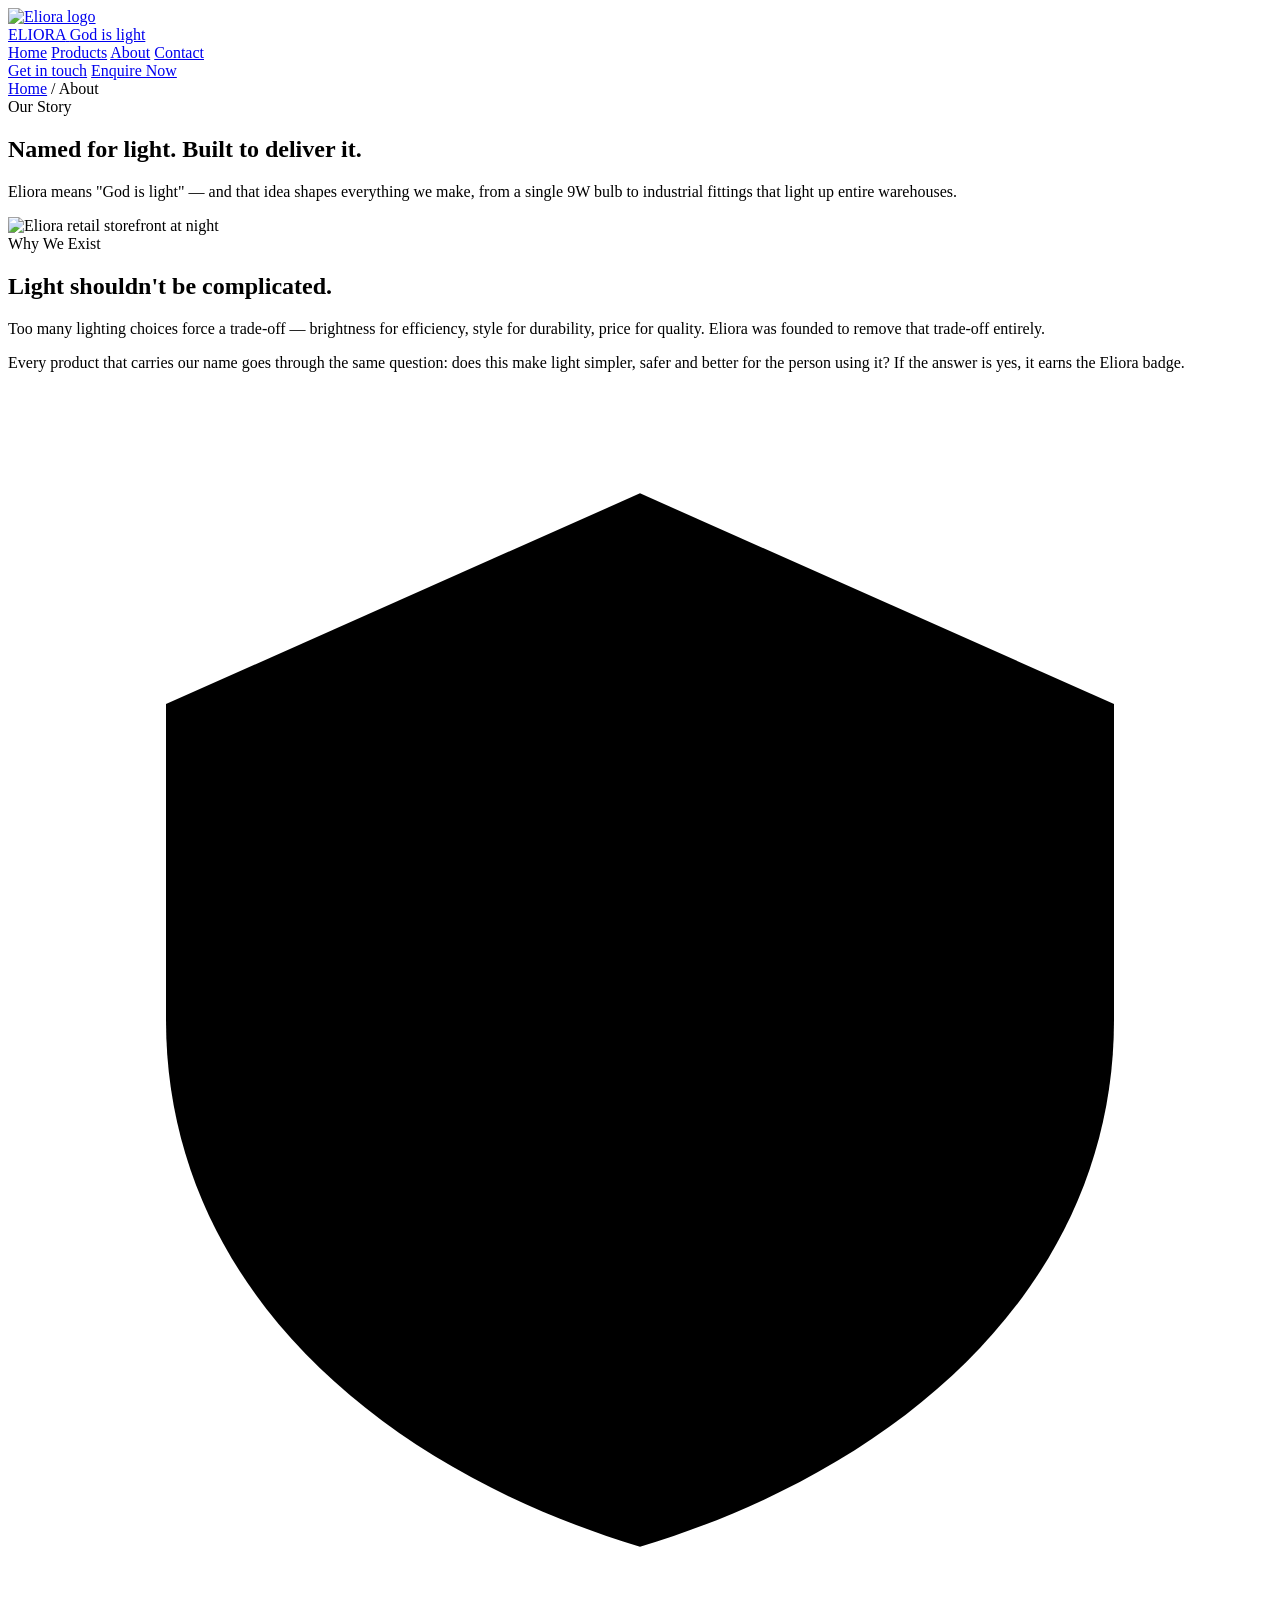
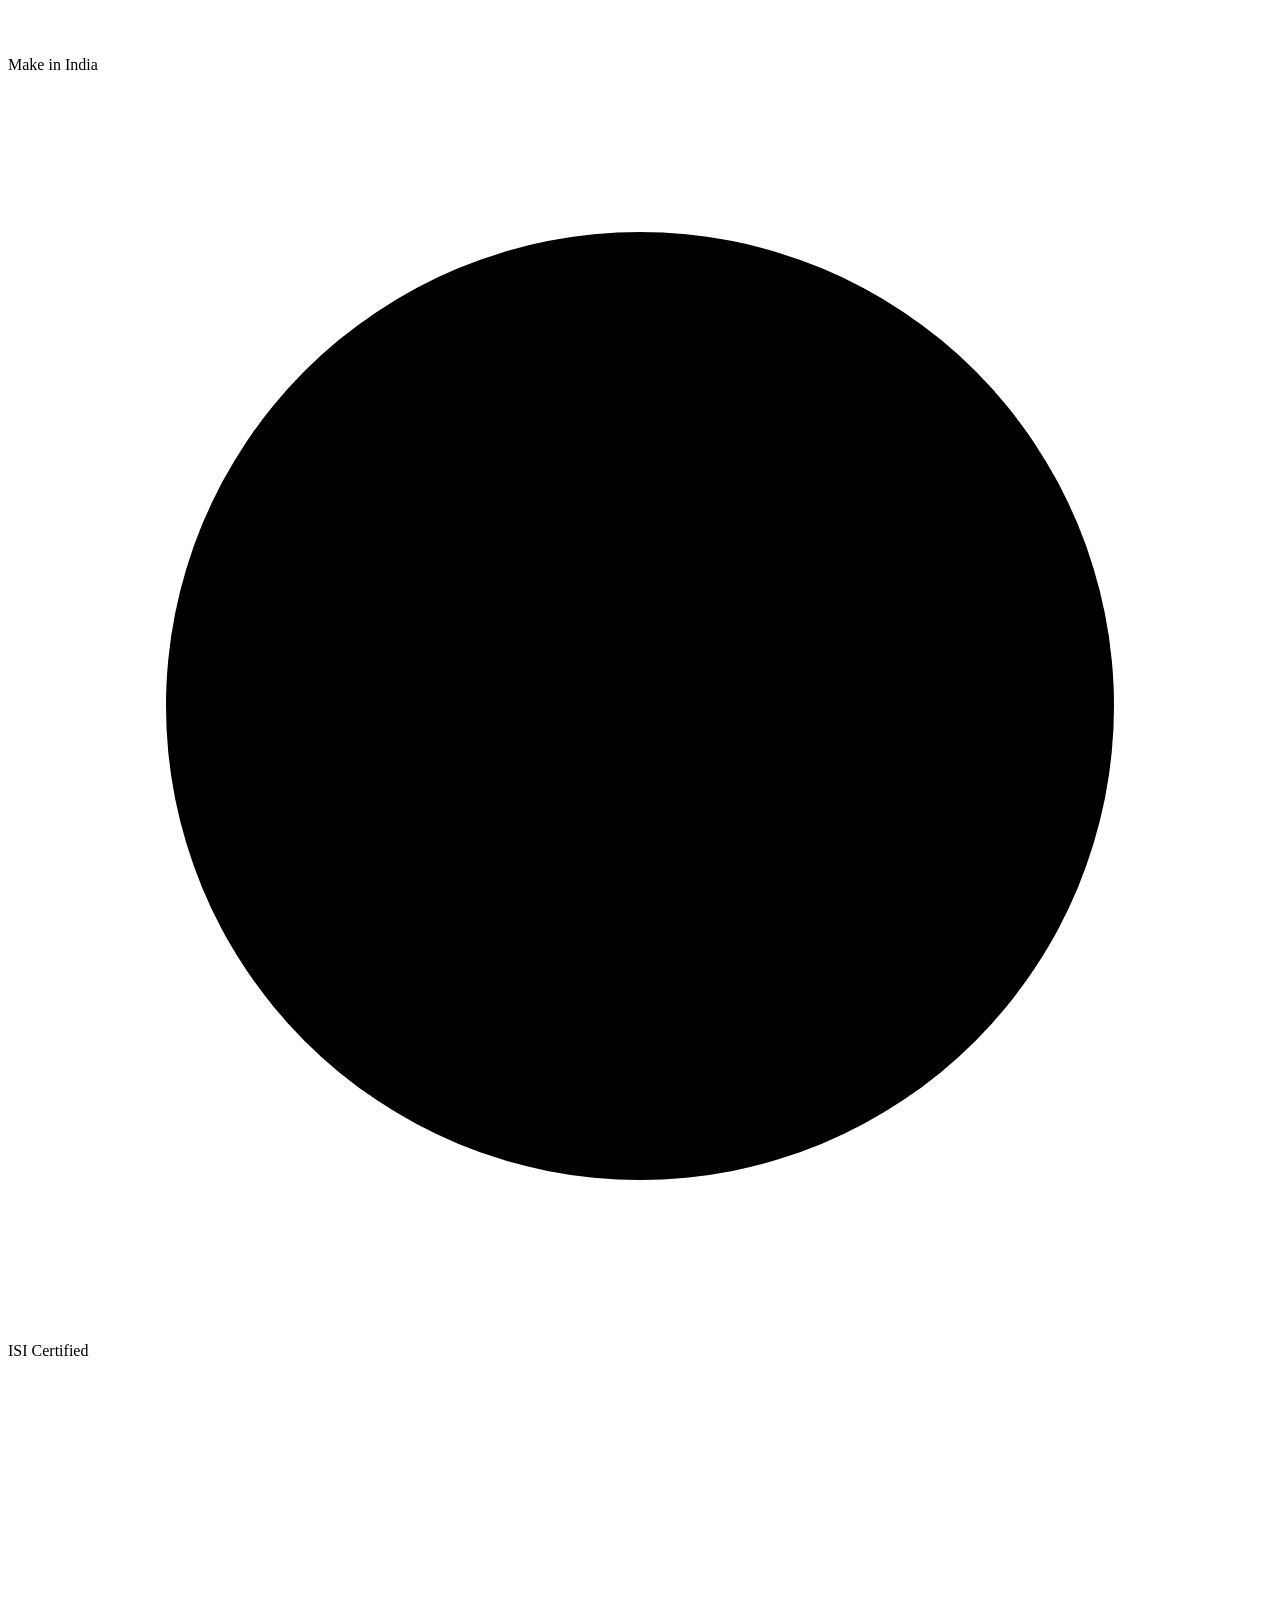
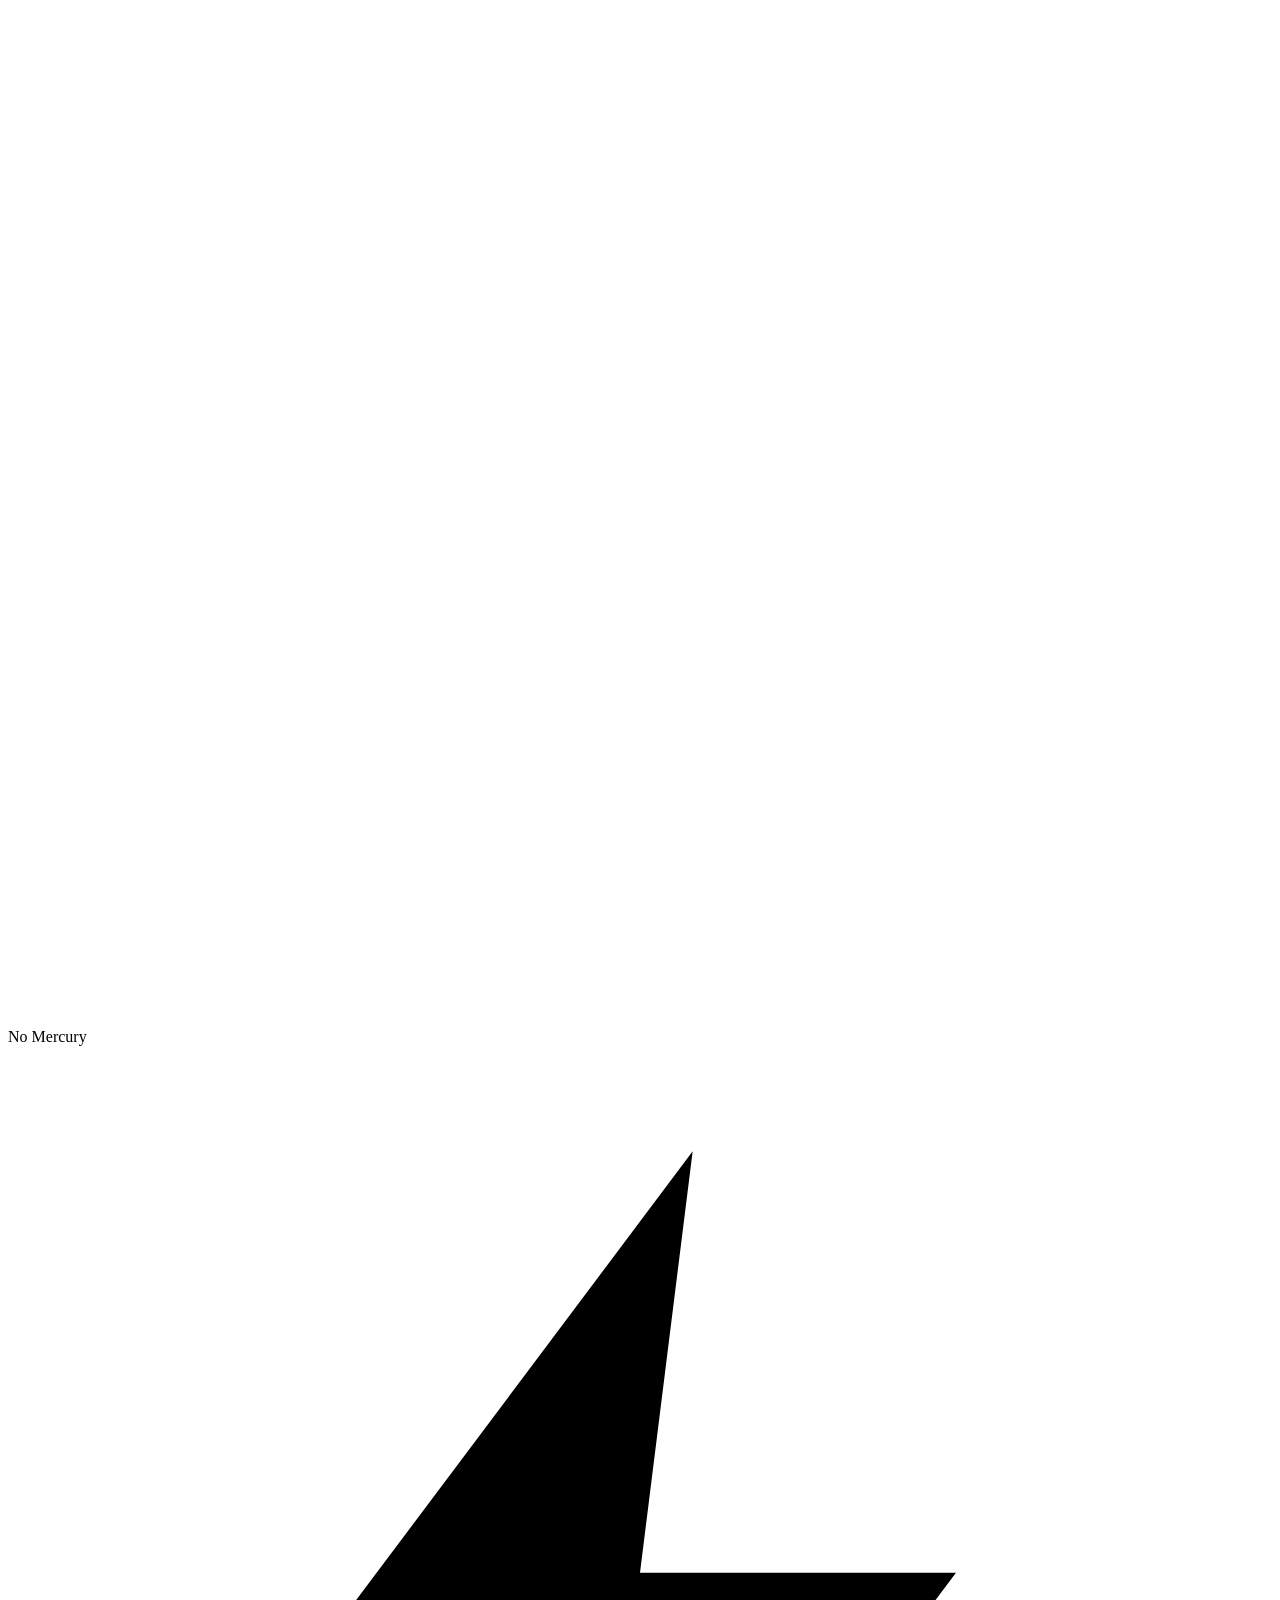
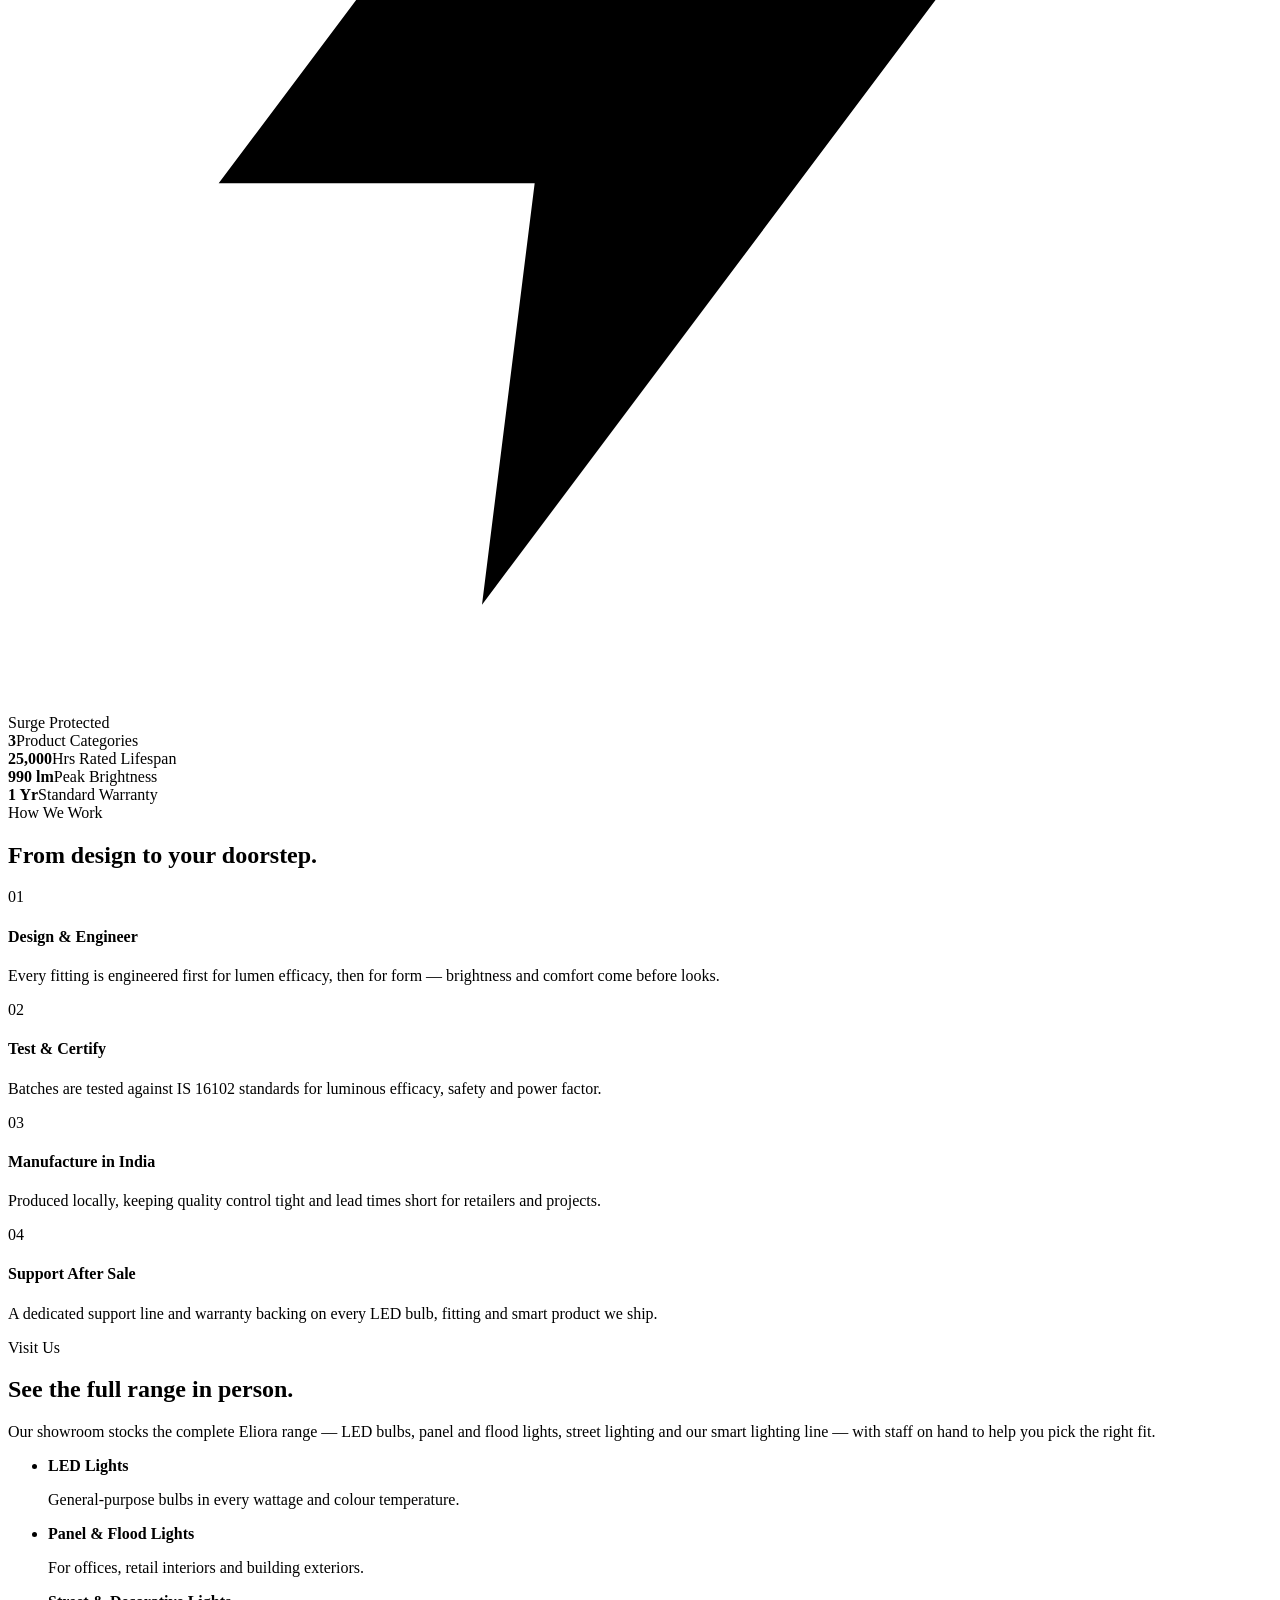
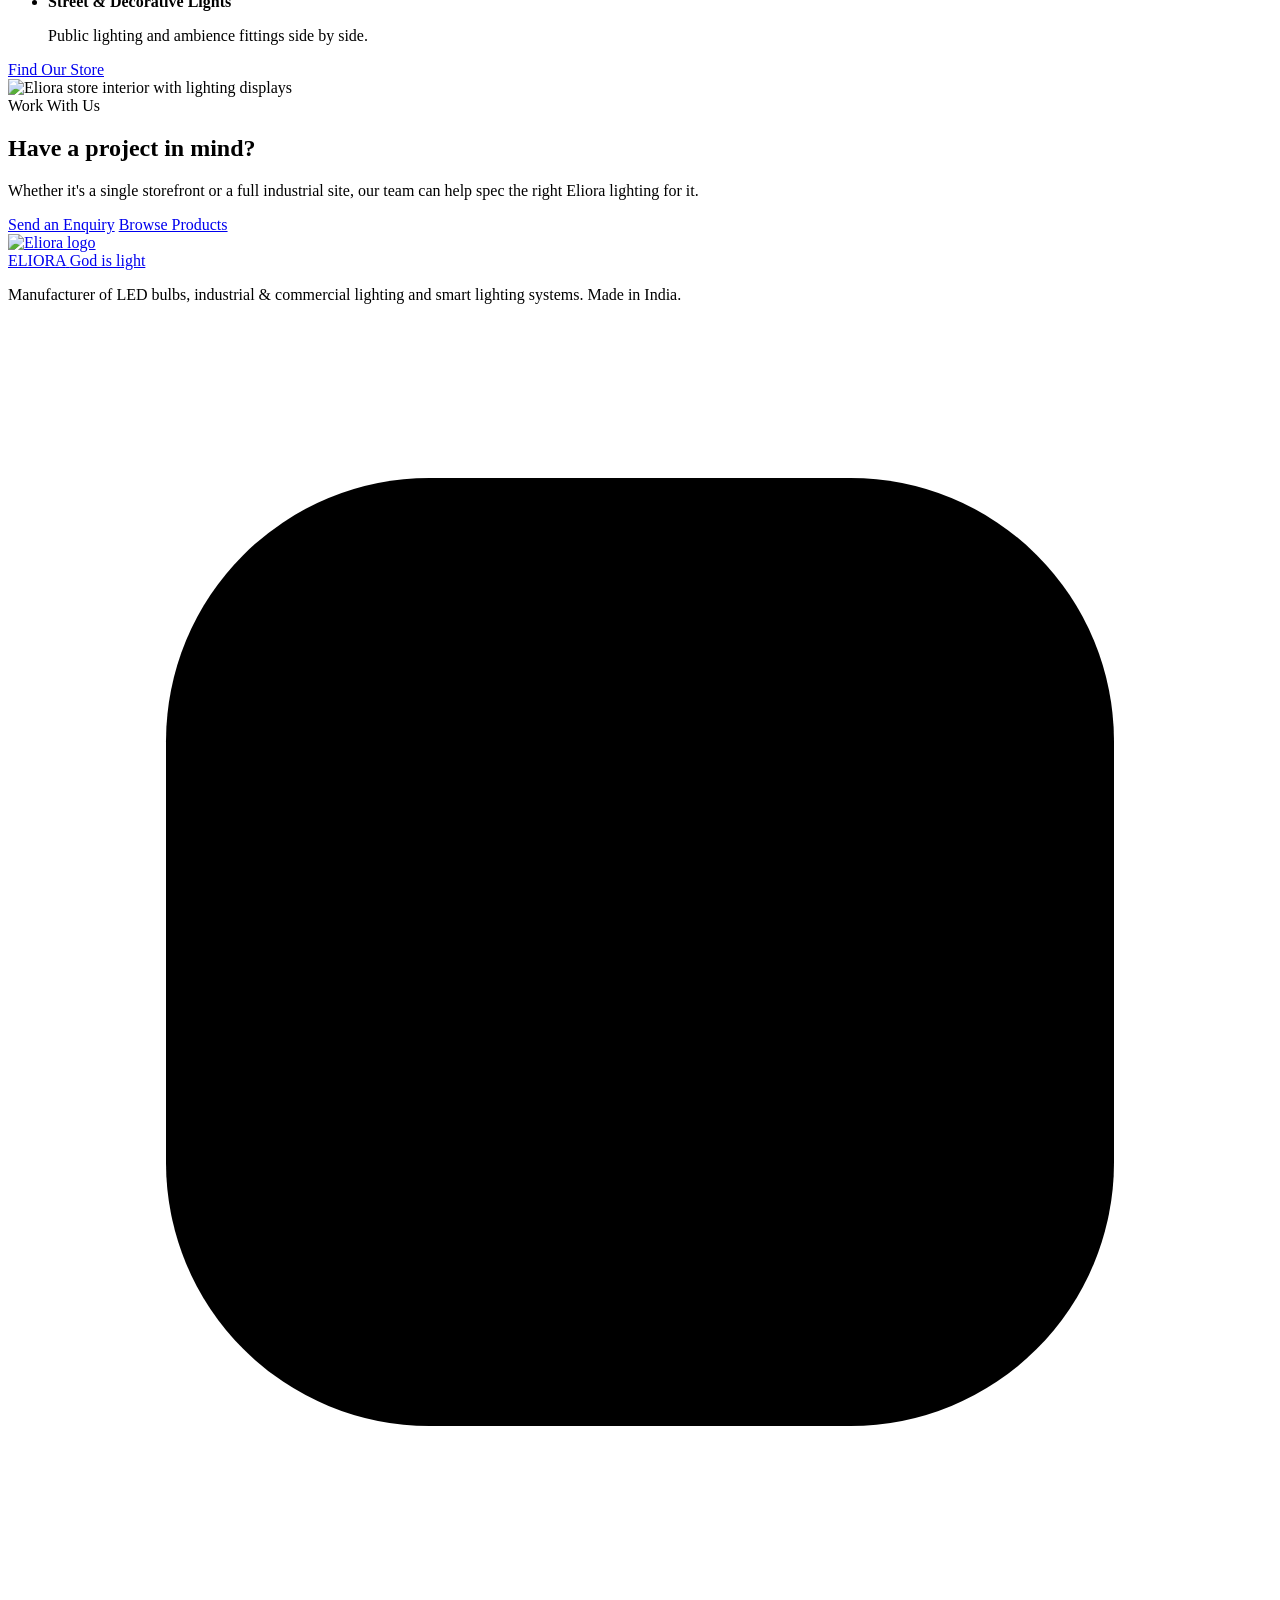
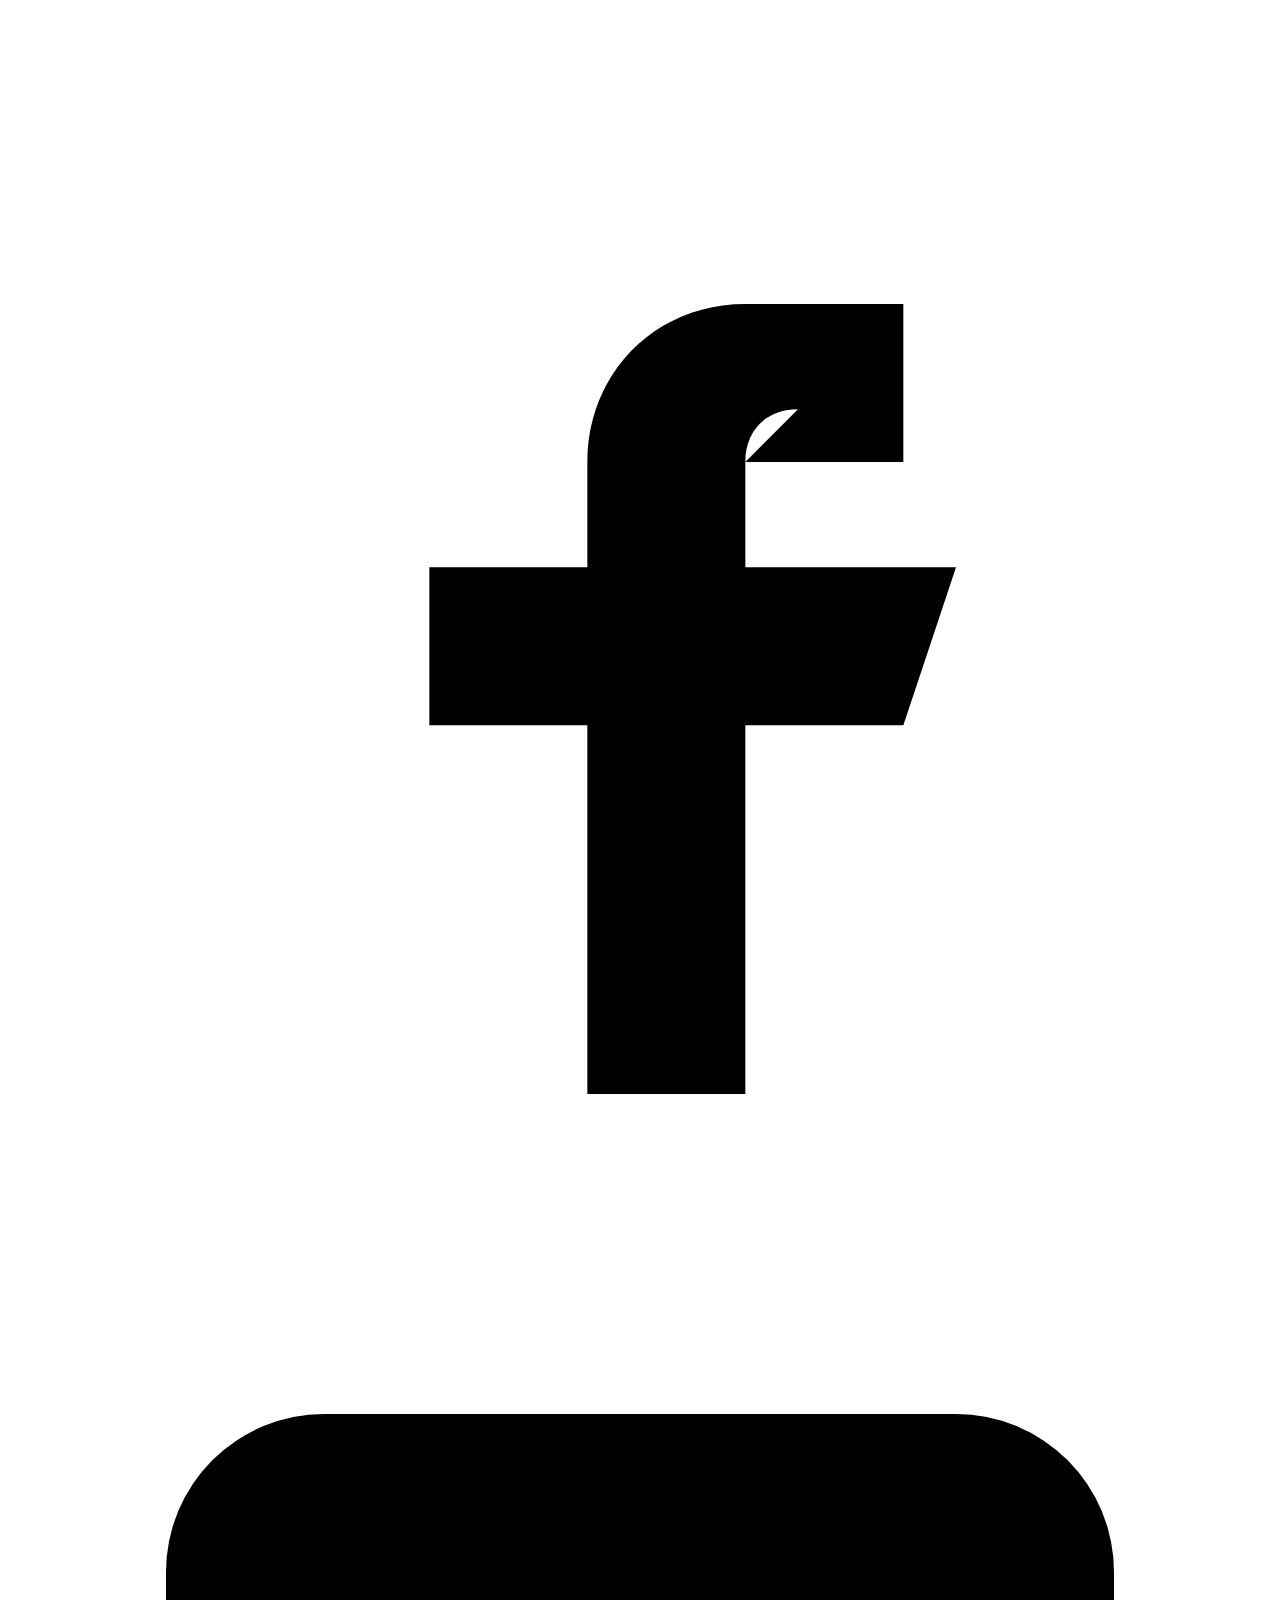
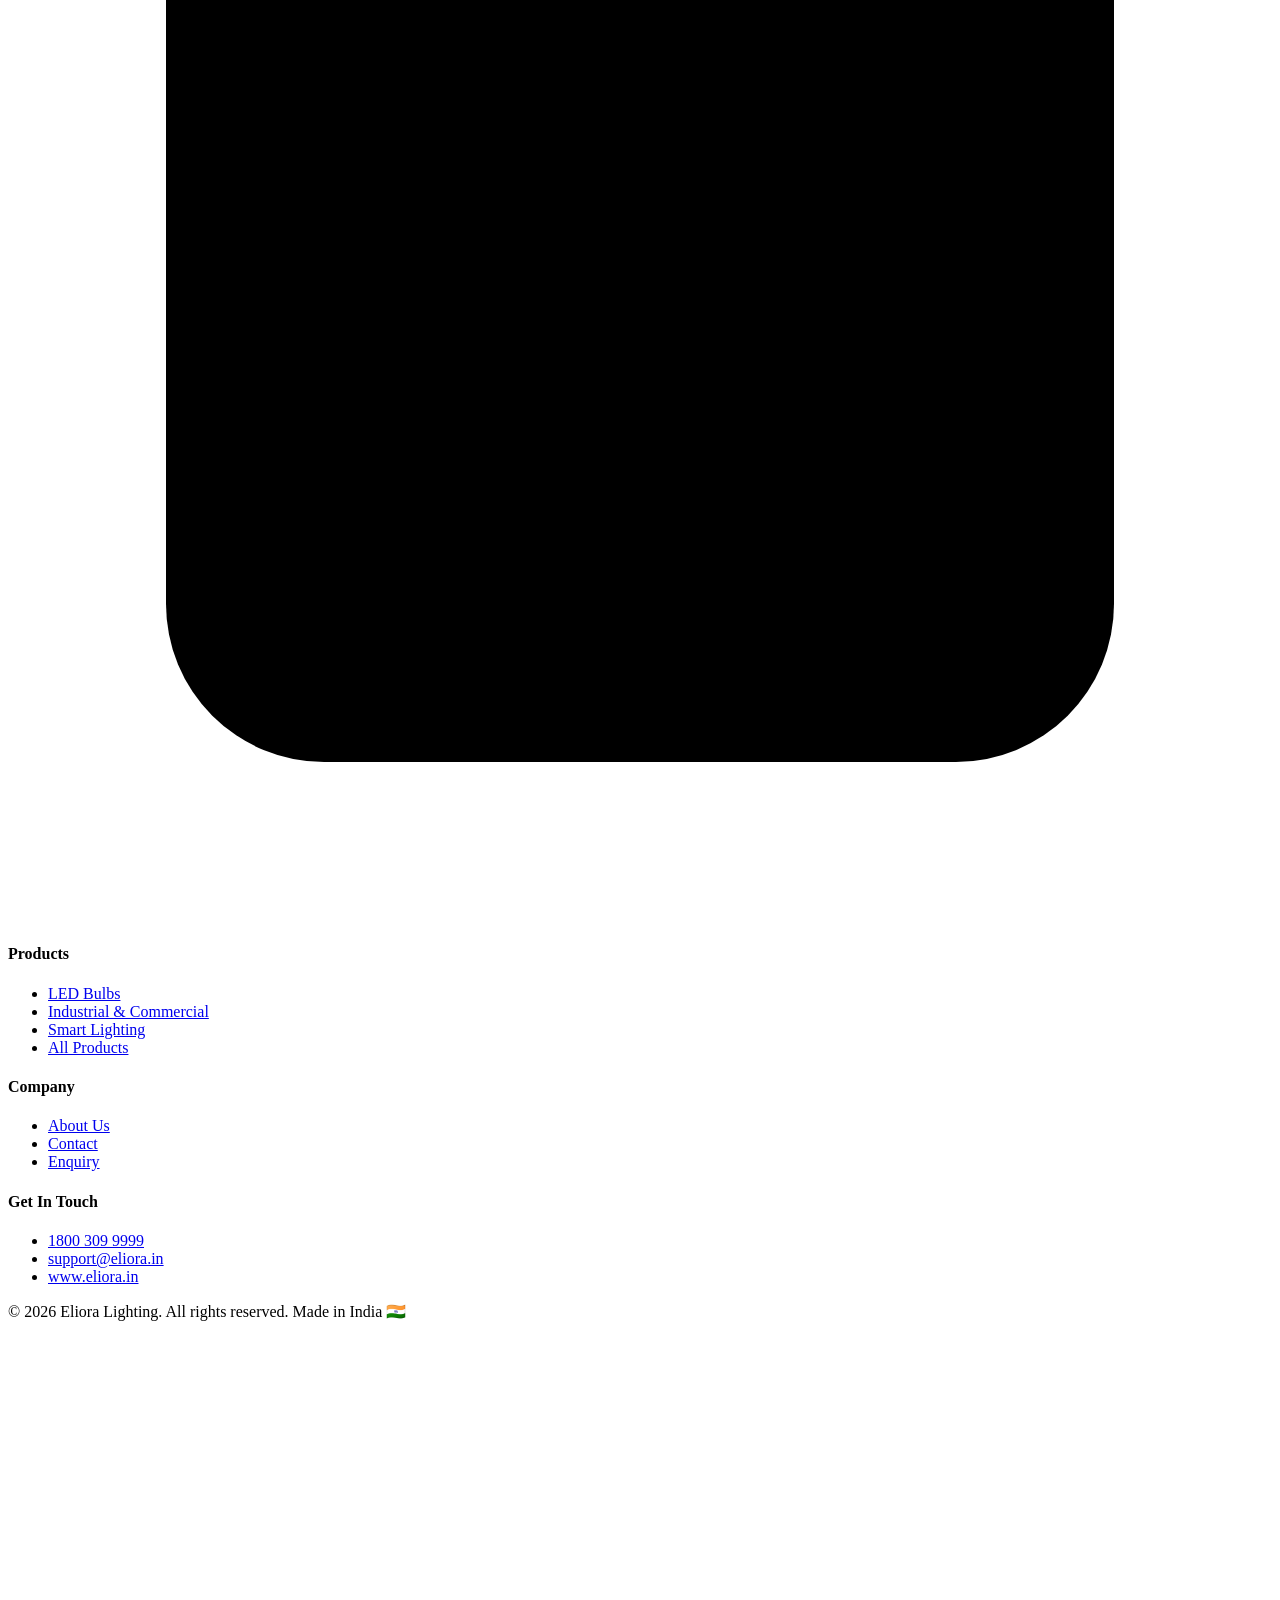
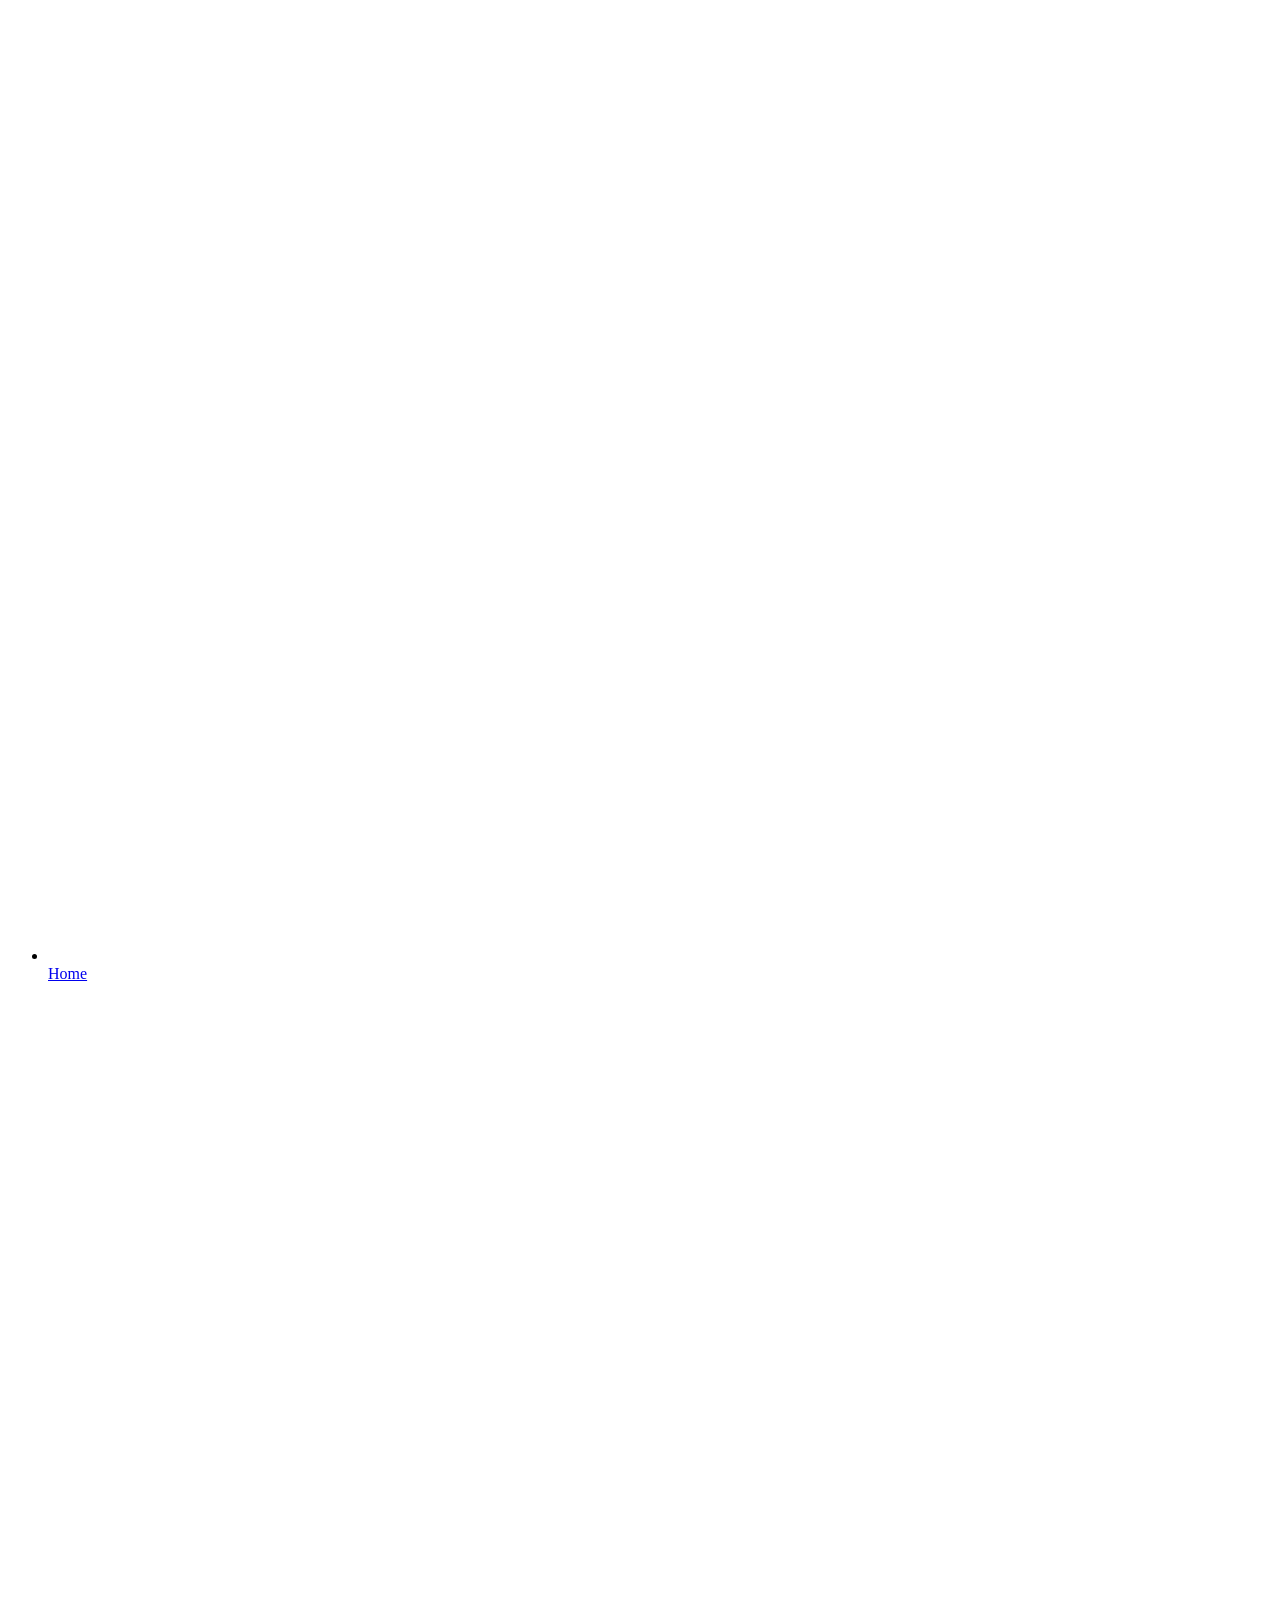
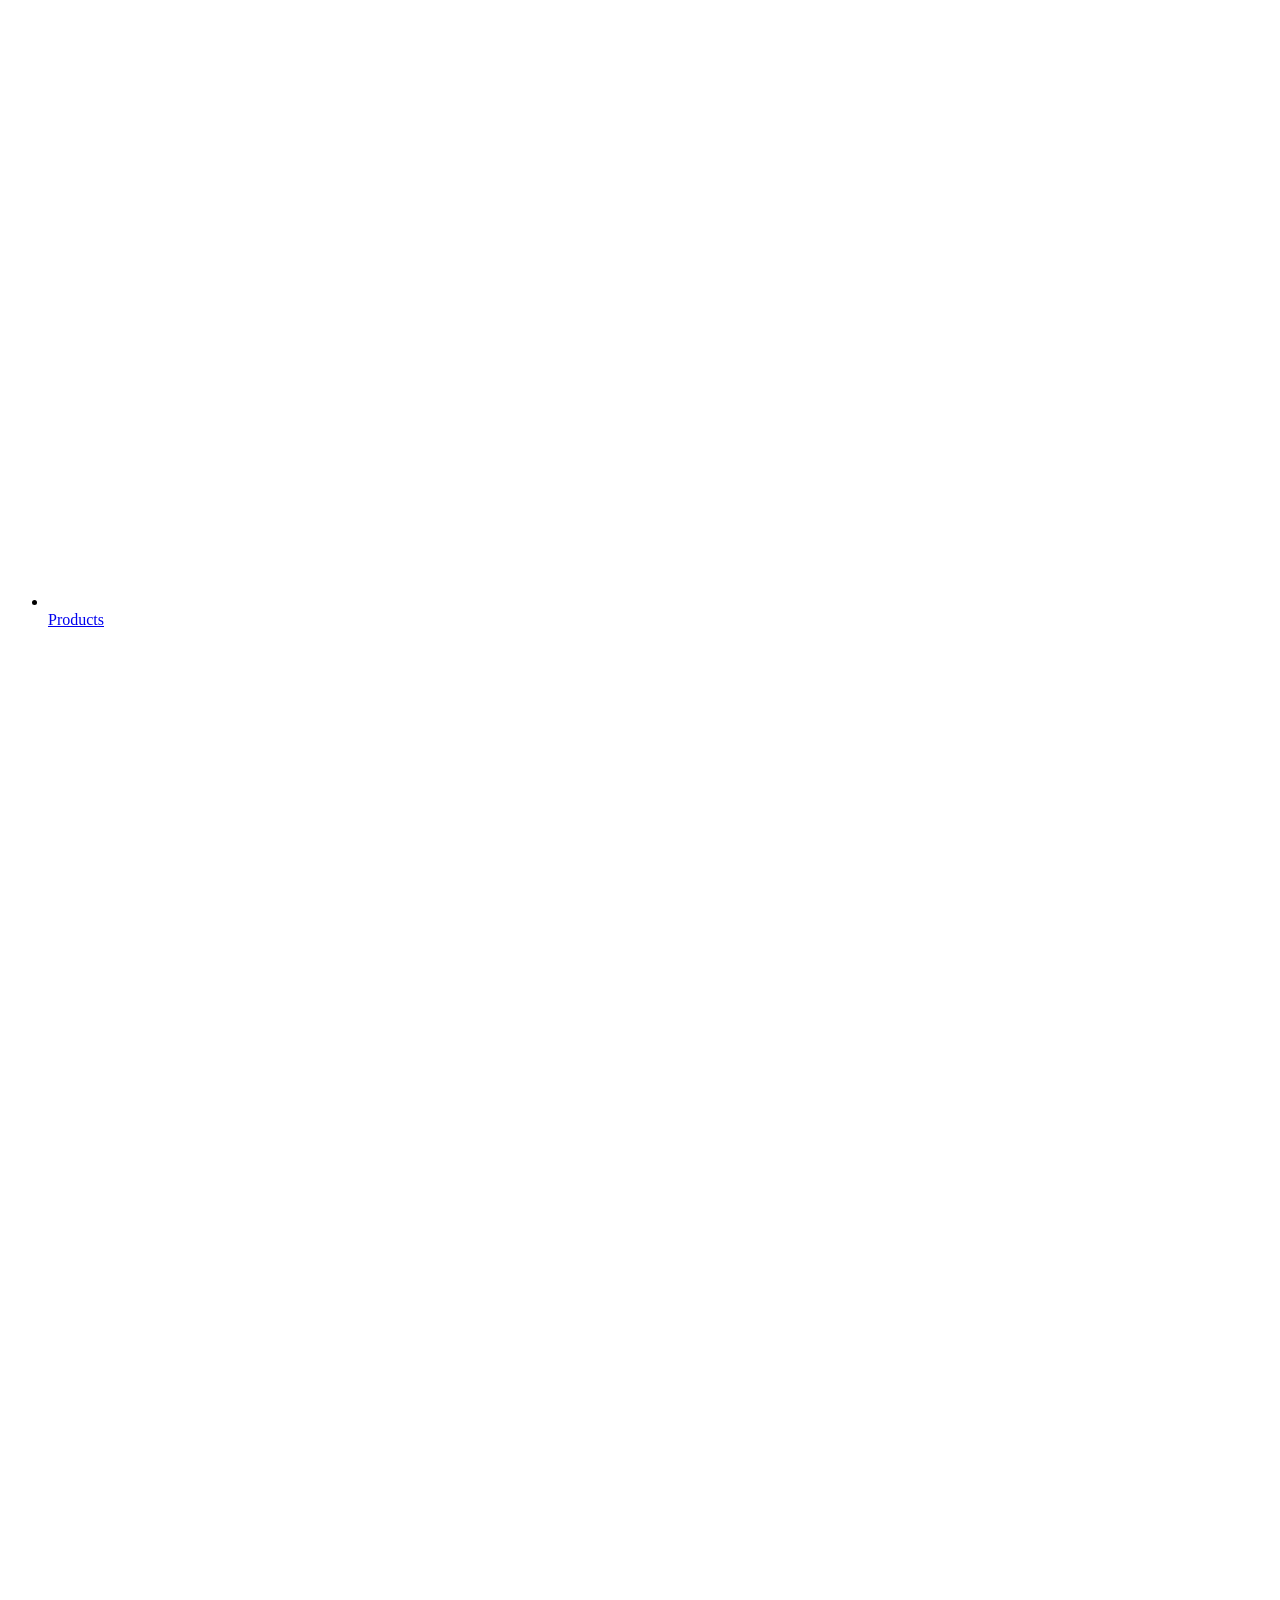
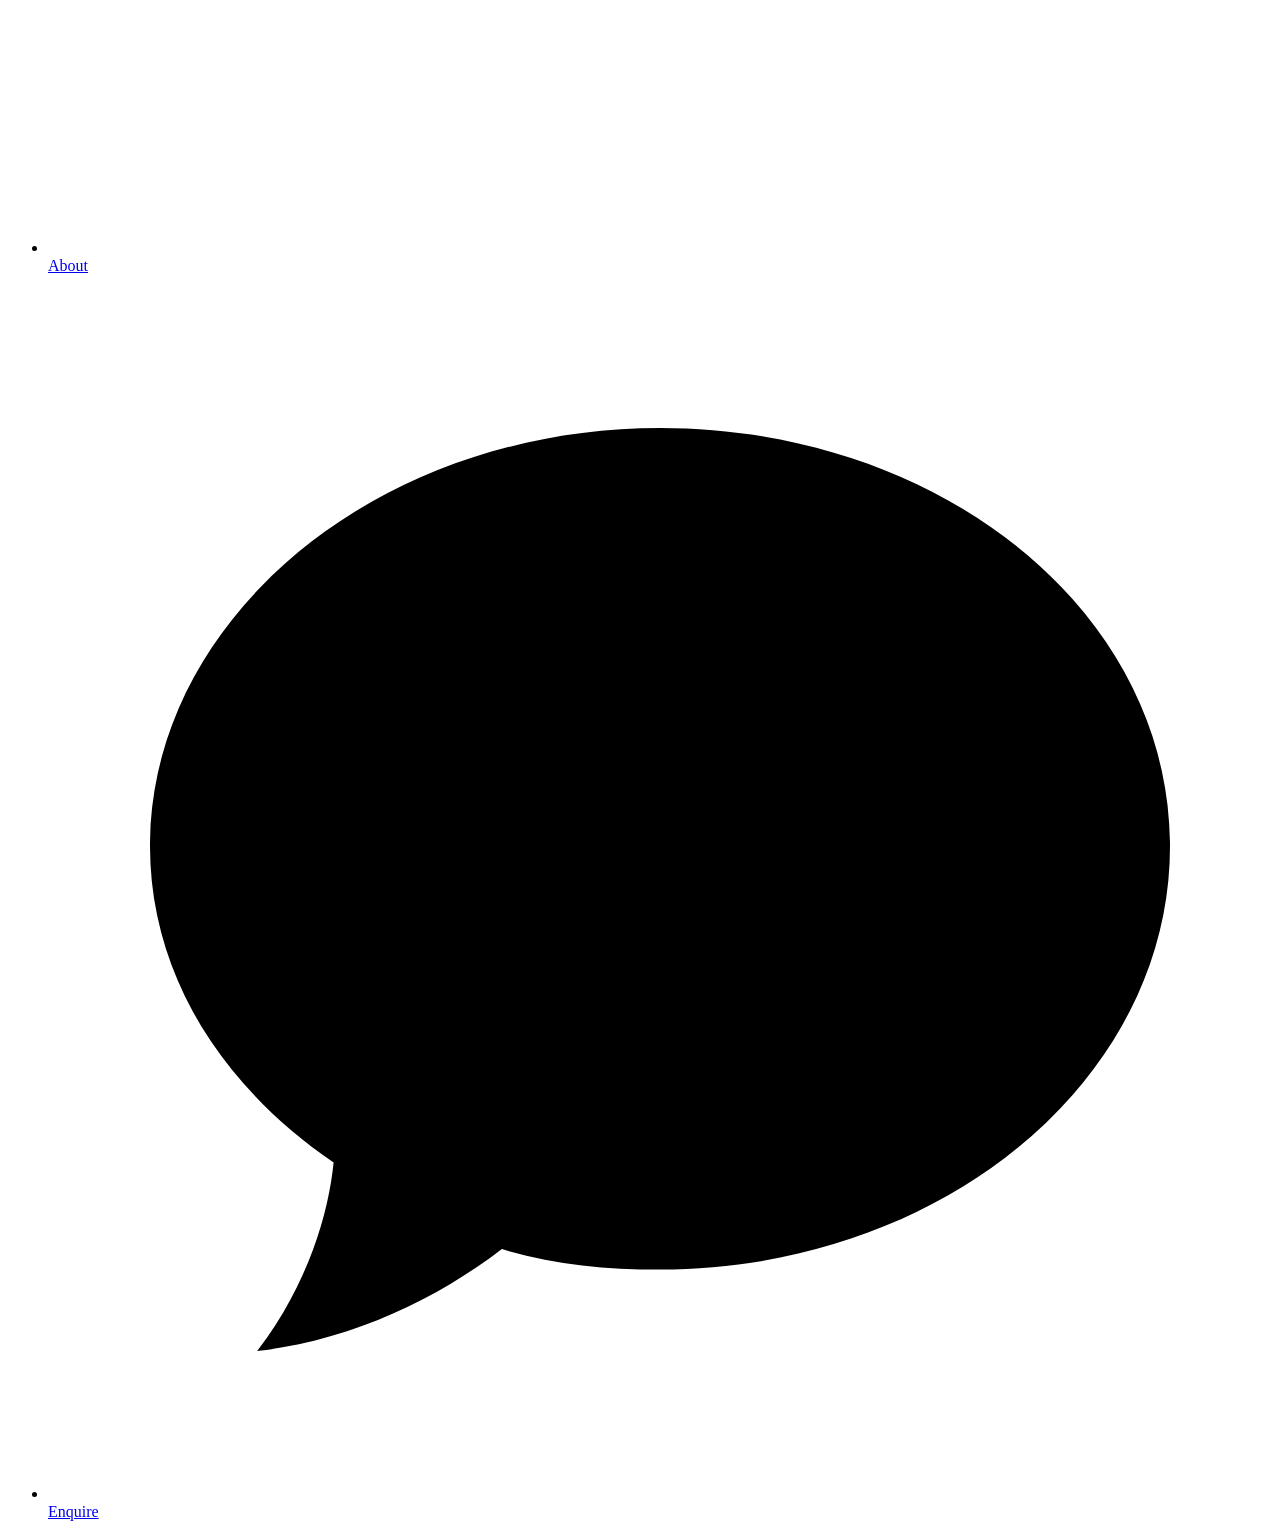
==== about.html @ 06288e97 "Add files via upload" ====
<!DOCTYPE html>
<html lang="en">
<head>
<meta charset="UTF-8">
<meta name="viewport" content="width=device-width, initial-scale=1.0">
<title>About Us — Eliora Lighting</title>
<meta name="description" content="Eliora is a lighting manufacturer built on one idea: light should feel effortless. Learn about our story, process and quality standards.">
<link rel="icon" href="assets/logo.png">
<link rel="stylesheet" href="css/style.css">
</head>
<body>

<!-- ============ TOP NAV ============ -->
<header class="topnav">
  <div class="container">
    <a href="index.html" class="brand">
      <img src="assets/logo.png" alt="Eliora logo">
      <div class="brand-text">
        <span class="name">ELIORA</span>
        <span class="tag">God is light</span>
      </div>
    </a>
    <nav class="nav-links">
      <a href="index.html">Home</a>
      <a href="products.html">Products</a>
      <a href="about.html" class="active">About</a>
      <a href="contact.html">Contact</a>
    </nav>
    <div class="nav-cta">
      <a href="contact.html" class="btn btn-outline btn-sm">Get in touch</a>
      <a href="contact.html#enquiry" class="btn btn-gold btn-sm">Enquire Now</a>
    </div>
  </div>
</header>

<!-- ============ PAGE HEADER ============ -->
<section class="page-header">
  <div class="container">
    <div class="breadcrumb"><a href="index.html">Home</a> / <span>About</span></div>
    <span class="eyebrow">Our Story</span>
    <h1>Named for light. Built to deliver it.</h1>
    <p>Eliora means "God is light" — and that idea shapes everything we make, from a single 9W bulb to industrial fittings that light up entire warehouses.</p>
  </div>
</section>

<!-- ============ STORY SPLIT ============ -->
<section class="section">
  <div class="container">
    <div class="split">
      <img src="assets/storefront.jpeg" alt="Eliora retail storefront at night">
      <div>
        <span class="eyebrow">Why We Exist</span>
        <h2>Light shouldn't be complicated.</h2>
        <p>Too many lighting choices force a trade-off — brightness for efficiency, style for durability, price for quality. Eliora was founded to remove that trade-off entirely.</p>
        <p>Every product that carries our name goes through the same question: does this make light simpler, safer and better for the person using it? If the answer is yes, it earns the Eliora badge.</p>
        <div class="badge-row">
          <span class="badge-chip"><svg viewBox="0 0 24 24"><path d="M12 2 3 6v6c0 5 4 8.5 9 10 5-1.5 9-5 9-10V6l-9-4z" stroke-linejoin="round"/></svg>Make in India</span>
          <span class="badge-chip"><svg viewBox="0 0 24 24"><circle cx="12" cy="12" r="9"/><path d="m9 12 2 2 4-4" stroke-linecap="round" stroke-linejoin="round"/></svg>ISI Certified</span>
          <span class="badge-chip"><svg viewBox="0 0 24 24"><path d="M12 2v20M2 12h20" stroke-linecap="round"/></svg>No Mercury</span>
          <span class="badge-chip"><svg viewBox="0 0 24 24"><path d="M13 2 4 14h6l-1 8 9-12h-6l1-8z" stroke-linecap="round" stroke-linejoin="round"/></svg>Surge Protected</span>
        </div>
      </div>
    </div>
  </div>
</section>

<!-- ============ STATS BAND ============ -->
<section class="stats-band">
  <div><strong>3</strong><span>Product Categories</span></div>
  <div><strong>25,000</strong><span>Hrs Rated Lifespan</span></div>
  <div><strong>990 lm</strong><span>Peak Brightness</span></div>
  <div><strong>1 Yr</strong><span>Standard Warranty</span></div>
</section>

<!-- ============ PROCESS ============ -->
<section class="section">
  <div class="container">
    <div class="section-head">
      <span class="eyebrow">How We Work</span>
      <h2>From design to your doorstep.</h2>
    </div>
    <div class="process">
      <div class="process-step">
        <div class="num">01</div>
        <h4>Design &amp; Engineer</h4>
        <p>Every fitting is engineered first for lumen efficacy, then for form — brightness and comfort come before looks.</p>
      </div>
      <div class="process-step">
        <div class="num">02</div>
        <h4>Test &amp; Certify</h4>
        <p>Batches are tested against IS 16102 standards for luminous efficacy, safety and power factor.</p>
      </div>
      <div class="process-step">
        <div class="num">03</div>
        <h4>Manufacture in India</h4>
        <p>Produced locally, keeping quality control tight and lead times short for retailers and projects.</p>
      </div>
      <div class="process-step">
        <div class="num">04</div>
        <h4>Support After Sale</h4>
        <p>A dedicated support line and warranty backing on every LED bulb, fitting and smart product we ship.</p>
      </div>
    </div>
  </div>
</section>

<!-- ============ VALUES / STORE ============ -->
<section class="section section-alt">
  <div class="container">
    <div class="split">
      <div>
        <span class="eyebrow">Visit Us</span>
        <h2>See the full range in person.</h2>
        <p>Our showroom stocks the complete Eliora range — LED bulbs, panel and flood lights, street lighting and our smart lighting line — with staff on hand to help you pick the right fit.</p>
        <ul class="value-list">
          <li><span class="dot"></span><div><strong>LED Lights</strong><p>General-purpose bulbs in every wattage and colour temperature.</p></div></li>
          <li><span class="dot"></span><div><strong>Panel &amp; Flood Lights</strong><p>For offices, retail interiors and building exteriors.</p></div></li>
          <li><span class="dot"></span><div><strong>Street &amp; Decorative Lights</strong><p>Public lighting and ambience fittings side by side.</p></div></li>
        </ul>
        <div class="hero-cta">
          <a href="contact.html" class="btn btn-gold">Find Our Store</a>
        </div>
      </div>
      <img src="assets/storefront.jpeg" alt="Eliora store interior with lighting displays">
    </div>
  </div>
</section>

<!-- ============ CTA BAND ============ -->
<section class="section">
  <div class="container">
    <div class="cta-band">
      <span class="eyebrow" style="justify-content:center;">Work With Us</span>
      <h2>Have a project in mind?</h2>
      <p>Whether it's a single storefront or a full industrial site, our team can help spec the right Eliora lighting for it.</p>
      <div class="cta-actions">
        <a href="contact.html#enquiry" class="btn btn-gold">Send an Enquiry</a>
        <a href="products.html" class="btn btn-outline">Browse Products</a>
      </div>
    </div>
  </div>
</section>

<!-- ============ FOOTER ============ -->
<footer>
  <div class="container">
    <div class="footer-grid">
      <div class="footer-brand">
        <a href="index.html" class="brand">
          <img src="assets/logo.png" alt="Eliora logo">
          <div class="brand-text">
            <span class="name">ELIORA</span>
            <span class="tag">God is light</span>
          </div>
        </a>
        <p>Manufacturer of LED bulbs, industrial &amp; commercial lighting and smart lighting systems. Made in India.</p>
        <div class="social-row">
          <a href="#" aria-label="Instagram"><svg viewBox="0 0 24 24"><rect x="3" y="3" width="18" height="18" rx="5"/><circle cx="12" cy="12" r="4"/><circle cx="17.5" cy="6.5" r="1"/></svg></a>
          <a href="#" aria-label="Facebook"><svg viewBox="0 0 24 24"><path d="M14 9h3V6h-3c-1.7 0-3 1.3-3 3v2H8v3h3v7h3v-7h3l1-3h-4V9c0-.6.4-1 1-1z"/></svg></a>
          <a href="#" aria-label="LinkedIn"><svg viewBox="0 0 24 24"><rect x="3" y="3" width="18" height="18" rx="3"/><path d="M7 10v7M7 7v.01M11 17v-4.5c0-1.4 1-2.5 2.3-2.5 1.3 0 2.2 1 2.2 2.5V17" stroke-linecap="round"/></svg></a>
        </div>
      </div>
      <div class="footer-col">
        <h4>Products</h4>
        <ul>
          <li><a href="products.html?category=led-bulbs">LED Bulbs</a></li>
          <li><a href="products.html?category=industrial">Industrial &amp; Commercial</a></li>
          <li><a href="products.html?category=smart">Smart Lighting</a></li>
          <li><a href="products.html">All Products</a></li>
        </ul>
      </div>
      <div class="footer-col">
        <h4>Company</h4>
        <ul>
          <li><a href="about.html">About Us</a></li>
          <li><a href="contact.html">Contact</a></li>
          <li><a href="contact.html#enquiry">Enquiry</a></li>
        </ul>
      </div>
      <div class="footer-col">
        <h4>Get In Touch</h4>
        <ul>
          <li><a href="tel:18003099999">1800 309 9999</a></li>
          <li><a href="mailto:support@eliora.in">support@eliora.in</a></li>
          <li><a href="#">www.eliora.in</a></li>
        </ul>
      </div>
    </div>
    <div class="footer-bottom">
      <span>© 2026 Eliora Lighting. All rights reserved.</span>
      <span>Made in India 🇮🇳</span>
    </div>
  </div>
</footer>

<!-- ============ BOTTOM NAV (mobile) ============ -->
<nav class="bottomnav">
  <ul>
    <li><a href="index.html">
      <svg viewBox="0 0 24 24" fill="none"><path d="M4 11.5 12 4l8 7.5M6 10v9h5v-5h2v5h5v-9" stroke-linecap="round" stroke-linejoin="round"/></svg>
      Home
    </a></li>
    <li><a href="products.html">
      <svg viewBox="0 0 24 24" fill="none"><path d="M9 18h6M10 21h4M8 14a4 4 0 1 1 8 0c0 2-1.5 2.6-2 4.3-.2.7-.3 1-.4 1.7h-3.2c-.1-.7-.2-1-.4-1.7-.5-1.7-2-2.3-2-4.3z" stroke-linecap="round" stroke-linejoin="round"/></svg>
      Products
    </a></li>
    <li><a href="about.html" class="active">
      <svg viewBox="0 0 24 24" fill="none"><circle cx="12" cy="12" r="9"/><path d="M12 8v.01M11 12h1v5h1" stroke-linecap="round" stroke-linejoin="round"/></svg>
      About
    </a></li>
    <li><a href="contact.html#enquiry" class="enquire">
      <svg viewBox="0 0 24 24"><path d="M12 3C6.5 3 2 6.7 2 11.2c0 2.5 1.4 4.7 3.6 6.2-.1 1-.5 2.4-1.5 3.7 1.8-.2 3.5-1 4.8-2 1 .3 2 .4 3.1.4 5.5 0 10-3.7 10-8.3S17.5 3 12 3z"/></svg>
      Enquire
    </a></li>
  </ul>
</nav>

<script src="js/script.js"></script>
</body>
</html>
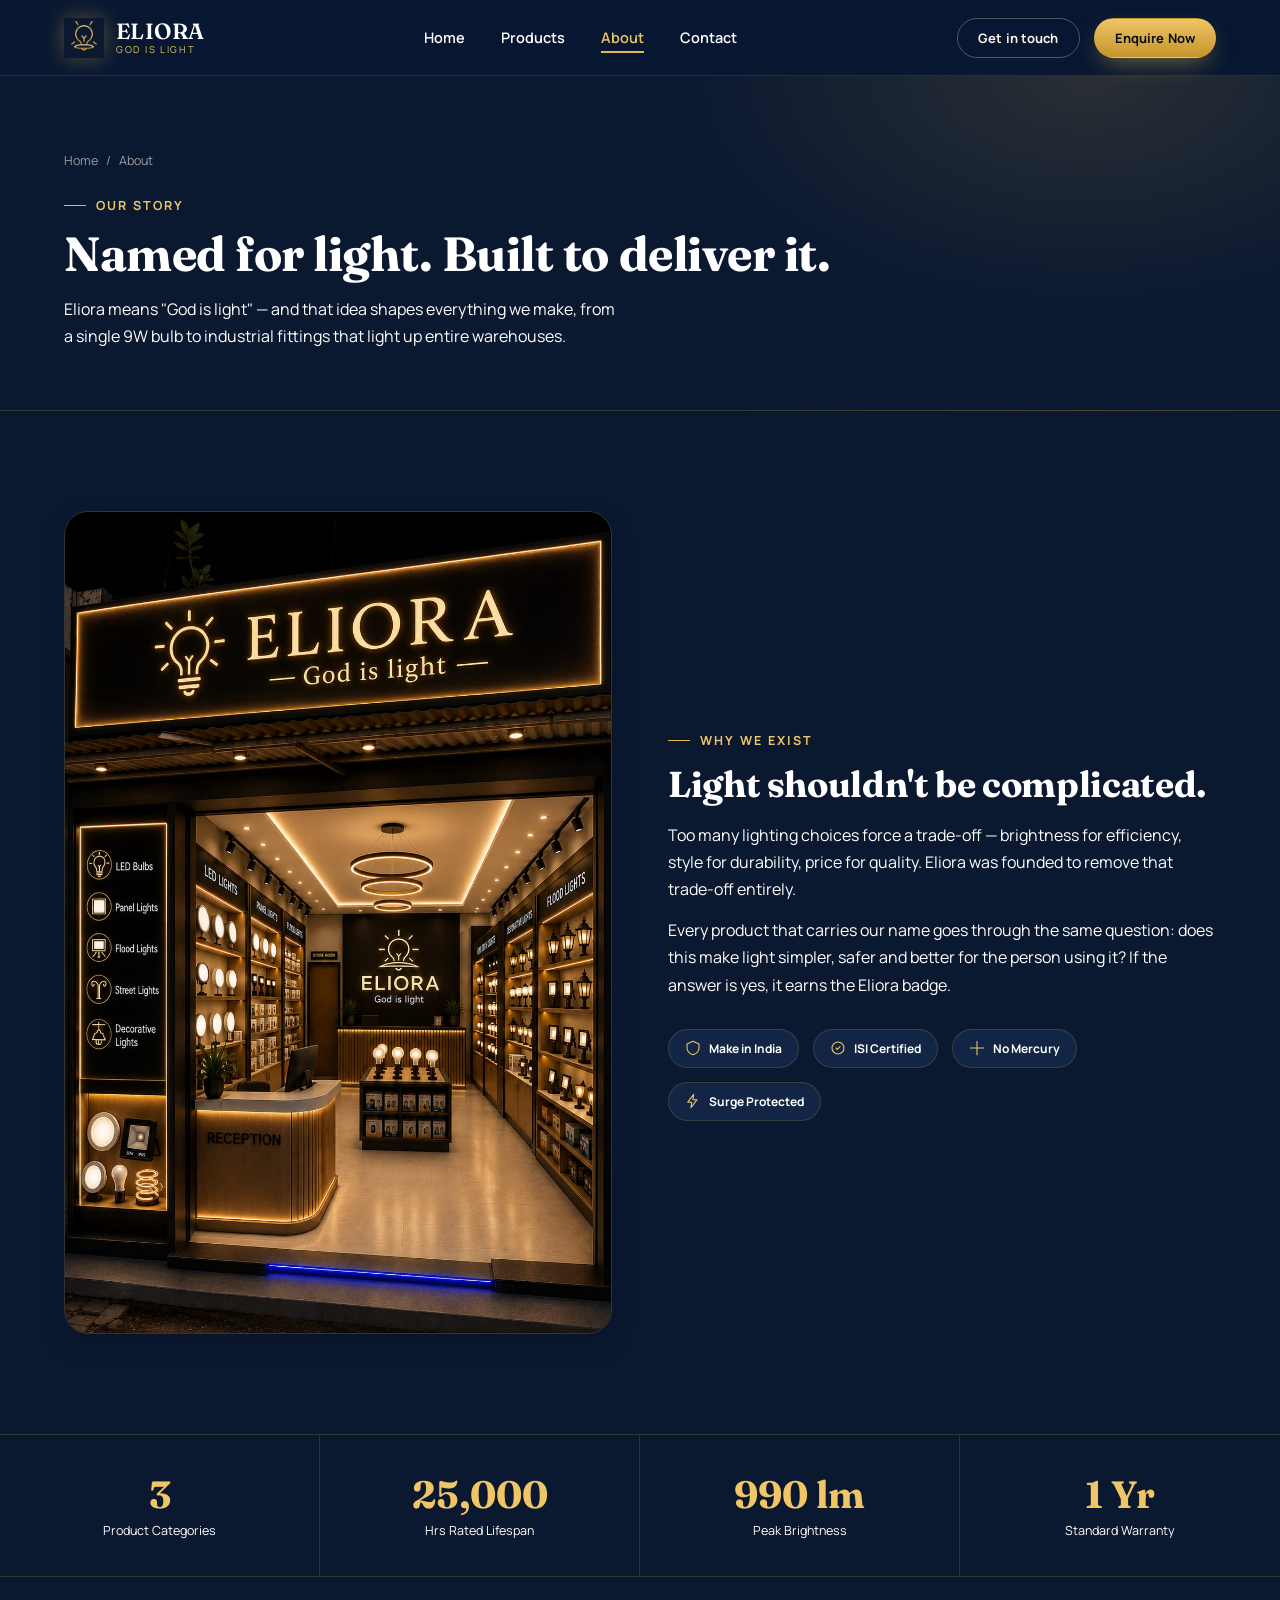
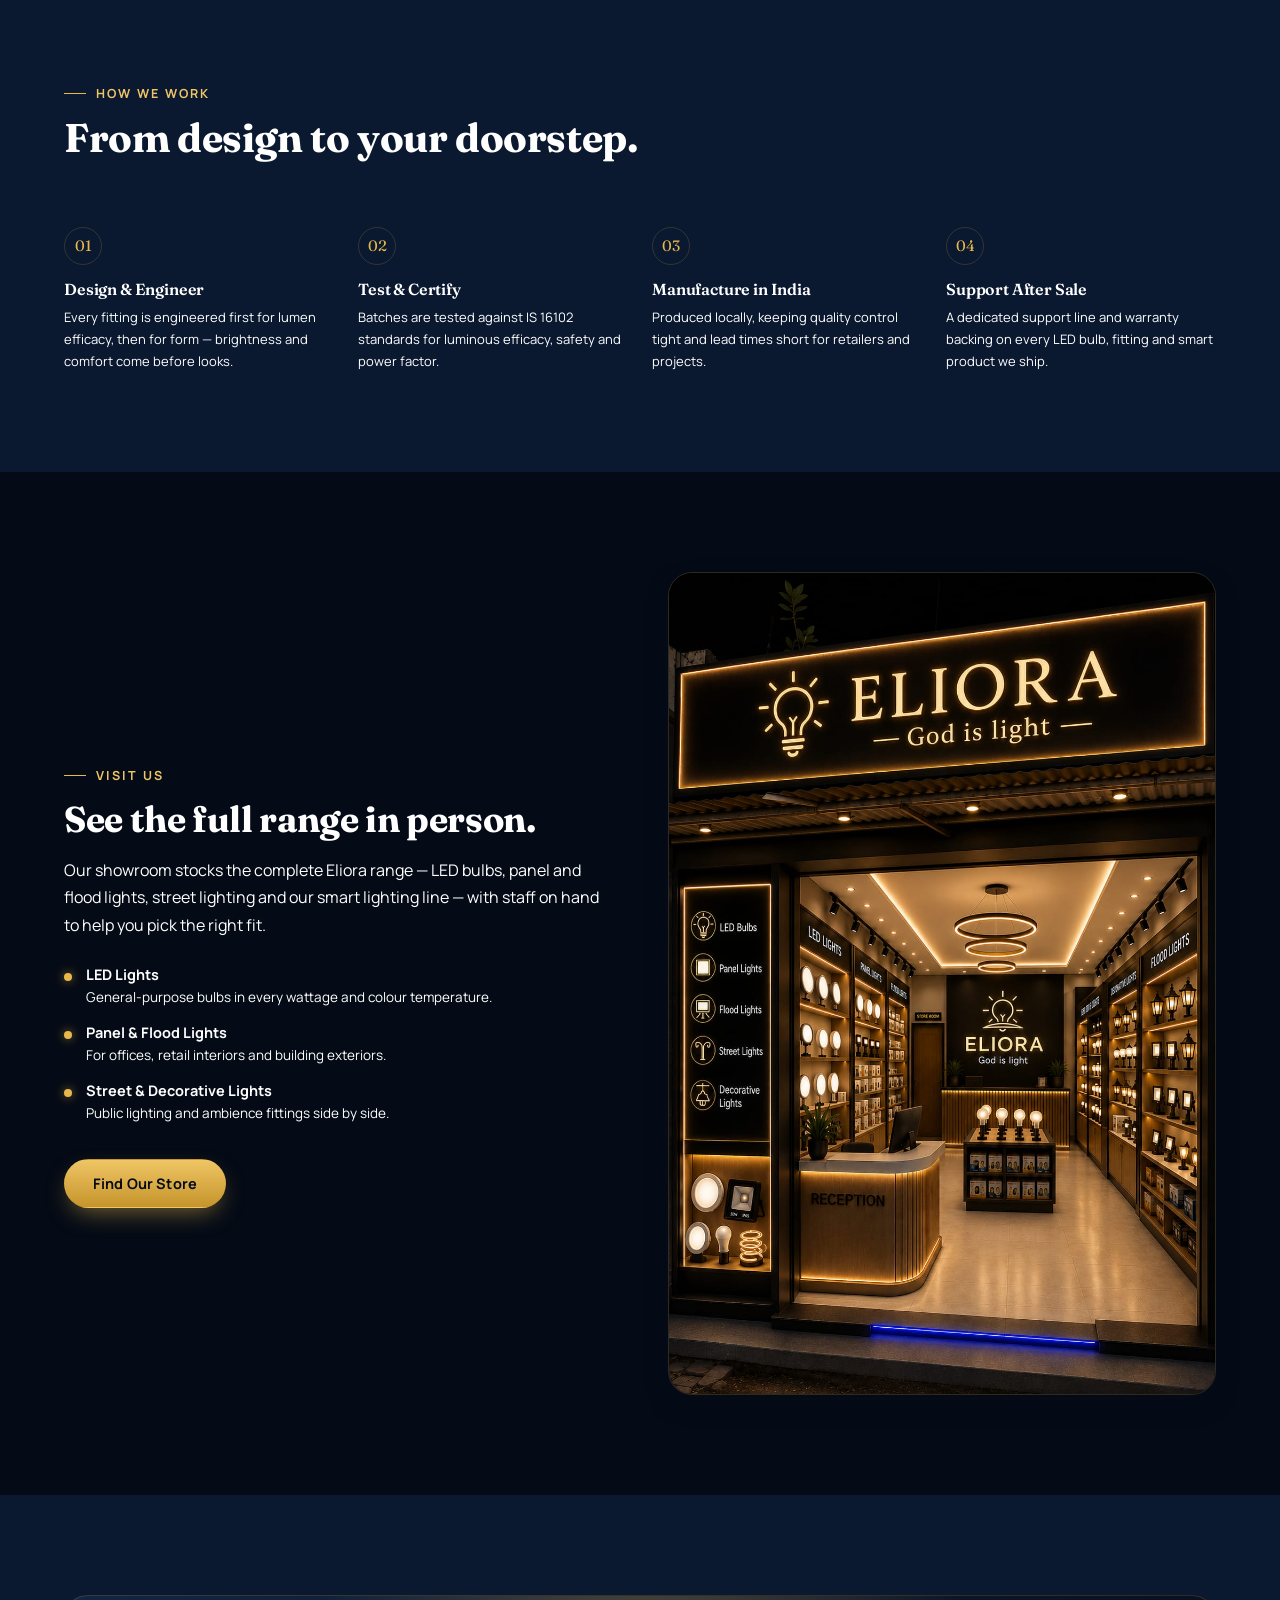
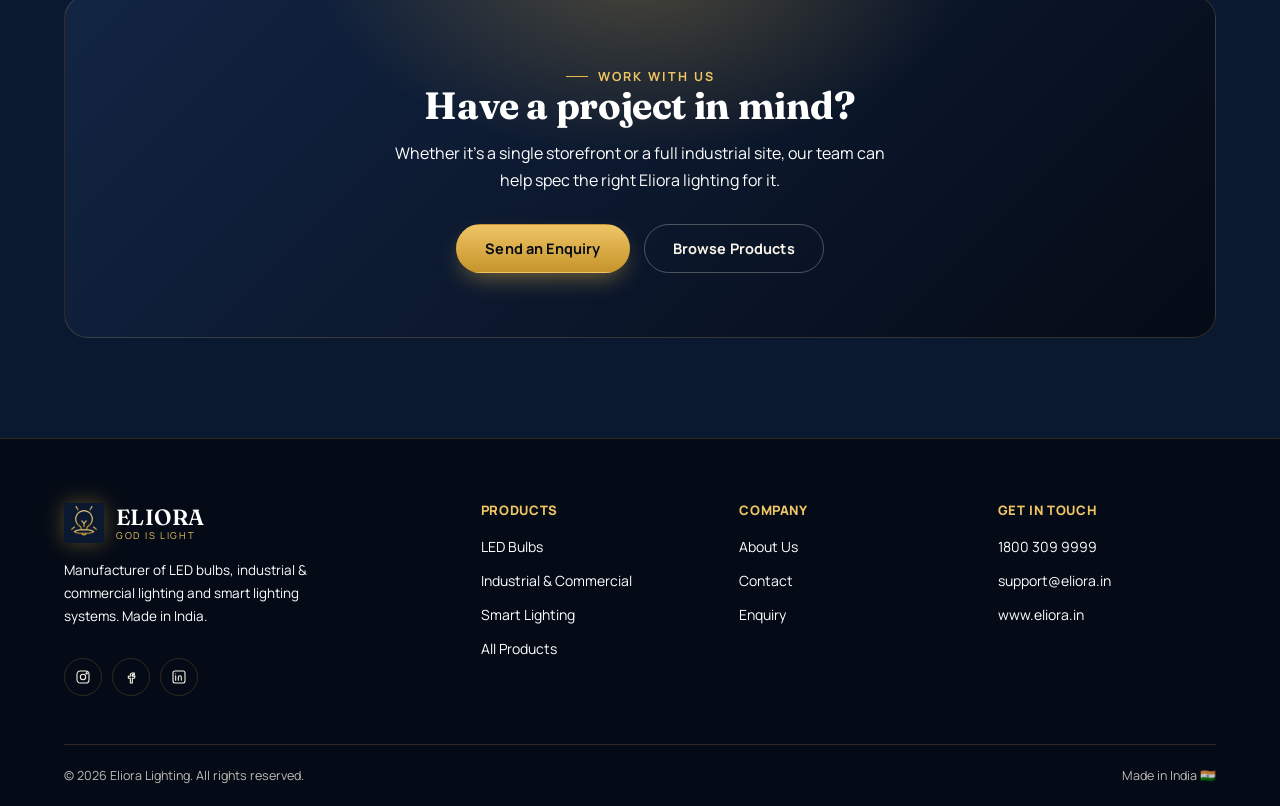
==== commit 1565ac6c: "Update about.html" ====
--- a/about.html
+++ b/about.html
@@ -6,7 +6,7 @@
 <title>About Us — Eliora Lighting</title>
 <meta name="description" content="Eliora is a lighting manufacturer built on one idea: light should feel effortless. Learn about our story, process and quality standards.">
 <link rel="icon" href="assets/logo.png">
-<link rel="stylesheet" href="css/style.css">
+<link rel="stylesheet" href="style.css">
 </head>
 <body>
 
@@ -14,7 +14,7 @@
 <header class="topnav">
   <div class="container">
     <a href="index.html" class="brand">
-      <img src="assets/logo.png" alt="Eliora logo">
+      <img src="logo.png" alt="Eliora logo">
       <div class="brand-text">
         <span class="name">ELIORA</span>
         <span class="tag">God is light</span>
@@ -47,7 +47,7 @@
 <section class="section">
   <div class="container">
     <div class="split">
-      <img src="assets/storefront.jpeg" alt="Eliora retail storefront at night">
+      <img src="storefront.jpeg" alt="Eliora retail storefront at night">
       <div>
         <span class="eyebrow">Why We Exist</span>
         <h2>Light shouldn't be complicated.</h2>
@@ -121,7 +121,7 @@
           <a href="contact.html" class="btn btn-gold">Find Our Store</a>
         </div>
       </div>
-      <img src="assets/storefront.jpeg" alt="Eliora store interior with lighting displays">
+      <img src="storefront.jpeg" alt="Eliora store interior with lighting displays">
     </div>
   </div>
 </section>
@@ -147,7 +147,7 @@
     <div class="footer-grid">
       <div class="footer-brand">
         <a href="index.html" class="brand">
-          <img src="assets/logo.png" alt="Eliora logo">
+          <img src="logo.png" alt="Eliora logo">
           <div class="brand-text">
             <span class="name">ELIORA</span>
             <span class="tag">God is light</span>
@@ -217,4 +217,4 @@
 
 <script src="js/script.js"></script>
 </body>
-</html>+</html>
--- a/style.css
+++ b/style.css
@@ -0,0 +1,925 @@
+/* ==========================================================================
+   ELIORA — Design Tokens
+   "God is light" — deep navy dusk + warm bulb-glow gold
+   ========================================================================== */
+
+   @import url('https://fonts.googleapis.com/css2?family=Fraunces:opsz,wght@9..144,400;9..144,500;9..144,600;9..144,700&family=Manrope:wght@400;500;600;700;800&display=swap');
+
+   :root{
+     /* Navy scale — from packaging carton */
+     --navy-950:#050B16;
+     --navy-900:#0A1830;
+     --navy-800:#122544;
+     --navy-700:#1B3358;
+     --navy-600:#274674;
+   
+     /* Gold scale — from poster & carton foil */
+     --gold-300:#F5D68C;
+     --gold-400:#EFC565;
+     --gold-500:#E8B84B;
+     --gold-600:#C6942B;
+     --gold-700:#9C721E;
+   
+     --cream:#FBF6EA;
+     --white:#FFFFFF;
+     --ink:#0A1830;
+     --line: rgba(232,184,75,0.18);
+   
+     --font-display: 'Fraunces', ui-serif, Georgia, serif;
+     --font-body: 'Manrope', ui-sans-serif, system-ui, sans-serif;
+   
+     --radius-sm: 8px;
+     --radius-md: 14px;
+     --radius-lg: 24px;
+   
+     --shadow-glow: 0 0 0 1px var(--line), 0 20px 60px -20px rgba(232,184,75,0.25);
+     --shadow-card: 0 10px 30px -12px rgba(5,11,22,0.5);
+   
+     --nav-h: 76px;
+     --bottom-nav-h: 68px;
+   }
+   
+   *,*::before,*::after{ box-sizing:border-box; }
+   html{ scroll-behavior:smooth; }
+   body{
+     margin:0;
+     font-family:var(--font-body);
+     background:var(--navy-900);
+     color:var(--cream);
+     -webkit-font-smoothing:antialiased;
+     padding-bottom: 0;
+   }
+   img{ max-width:100%; display:block; }
+   a{ color:inherit; text-decoration:none; }
+   ul{ margin:0; padding:0; list-style:none; }
+   button{ font-family:inherit; cursor:pointer; }
+   input,textarea,select{ font-family:inherit; }
+   
+   .container{
+     width:100%;
+     max-width:1200px;
+     margin-inline:auto;
+     padding-inline:24px;
+   }
+   
+   section{ position:relative; }
+   
+   /* Headline type */
+   h1,h2,h3,h4{
+     font-family:var(--font-display);
+     color:var(--white);
+     margin:0;
+     line-height:1.08;
+     letter-spacing:-0.01em;
+   }
+   .eyebrow{
+     display:inline-flex;
+     align-items:center;
+     gap:10px;
+     font-family:var(--font-body);
+     font-weight:700;
+     font-size:12.5px;
+     letter-spacing:0.16em;
+     text-transform:uppercase;
+     color:var(--gold-400);
+   }
+   .eyebrow::before{
+     content:'';
+     width:22px; height:1px;
+     background:var(--gold-500);
+   }
+   
+   p{ color:var(--white); line-height:1.7; margin:0; }
+   
+   /* Buttons */
+   .btn{
+     display:inline-flex;
+     align-items:center;
+     justify-content:center;
+     gap:8px;
+     padding:14px 28px;
+     border-radius:999px;
+     font-weight:700;
+     font-size:14.5px;
+     letter-spacing:0.01em;
+     border:1px solid transparent;
+     transition:transform .25s ease, box-shadow .25s ease, background .25s ease, color .25s ease, border-color .25s ease;
+     white-space:nowrap;
+   }
+   .btn-gold{
+     background:linear-gradient(180deg, var(--gold-400), var(--gold-600));
+     color:var(--navy-950);
+     box-shadow:0 10px 24px -8px rgba(232,184,75,0.55);
+   }
+   .btn-gold:hover{ transform:translateY(-2px); box-shadow:0 16px 32px -8px rgba(232,184,75,0.7); }
+   .btn-outline{
+     background:transparent;
+     border-color:rgba(251,246,234,0.28);
+     color:var(--cream);
+   }
+   .btn-outline:hover{ border-color:var(--gold-500); color:var(--gold-400); }
+   .btn-sm{ padding:10px 20px; font-size:13px; }
+   .btn-block{ width:100%; }
+   
+   /* ==========================================================================
+      TOP NAVIGATION (sticky)
+      ========================================================================== */
+   .topnav{
+     position:sticky;
+     top:0;
+     z-index:100;
+     height:var(--nav-h);
+     display:flex;
+     align-items:center;
+     background:rgba(10,24,48,0.82);
+     backdrop-filter:blur(14px) saturate(140%);
+     -webkit-backdrop-filter:blur(14px) saturate(140%);
+     border-bottom:1px solid rgba(232,184,75,0.14);
+   }
+   .topnav .container{
+     display:flex;
+     align-items:center;
+     justify-content:space-between;
+     gap:24px;
+   }
+   .brand{
+     display:flex;
+     align-items:center;
+     gap:12px;
+   }
+   .brand img{ height:40px; width:40px; filter:drop-shadow(0 0 10px rgba(232,184,75,0.35)); }
+   .brand-text{ display:flex; flex-direction:column; line-height:1; }
+   .brand-text .name{
+     font-family:var(--font-display);
+     font-weight:600;
+     font-size:22px;
+     color:var(--white);
+     letter-spacing:0.02em;
+   }
+   .brand-text .tag{
+     font-size:9.5px;
+     letter-spacing:0.18em;
+     text-transform:uppercase;
+     color:var(--gold-400);
+     margin-top:3px;
+   }
+   
+   .nav-links{
+     display:flex;
+     align-items:center;
+     gap:36px;
+   }
+   .nav-links a{
+     font-size:14.5px;
+     font-weight:600;
+     color:var(--white);
+     position:relative;
+     padding:6px 0;
+     transition:color .2s ease;
+   }
+   .nav-links a::after{
+     content:'';
+     position:absolute;
+     left:0; bottom:0;
+     width:0; height:2px;
+     background:var(--gold-500);
+     transition:width .25s ease;
+   }
+   .nav-links a:hover{ color:var(--white); }
+   .nav-links a:hover::after,
+   .nav-links a.active::after{ width:100%; }
+   .nav-links a.active{ color:var(--gold-400); }
+   
+   .nav-cta{ display:flex; align-items:center; gap:14px; }
+   .nav-toggle{ display:none; }
+   
+   /* ==========================================================================
+      BOTTOM NAVIGATION (mobile, sticky)
+      ========================================================================== */
+   .bottomnav{
+     display:none;
+     position:fixed;
+     left:0; right:0; bottom:0;
+     z-index:100;
+     height:var(--bottom-nav-h);
+     background:rgba(10,24,48,0.96);
+     backdrop-filter:blur(16px);
+     -webkit-backdrop-filter:blur(16px);
+     border-top:1px solid rgba(232,184,75,0.18);
+     padding-bottom:env(safe-area-inset-bottom);
+   }
+   .bottomnav ul{
+     height:var(--bottom-nav-h);
+     display:flex;
+     align-items:stretch;
+     justify-content:space-around;
+   }
+   .bottomnav li{ flex:1; display:flex; }
+   .bottomnav a{
+     flex:1;
+     display:flex;
+     flex-direction:column;
+     align-items:center;
+     justify-content:center;
+     gap:5px;
+     font-size:10.5px;
+     font-weight:700;
+     color:rgba(251,246,234,0.85);
+     transition:color .2s ease;
+   }
+   .bottomnav svg{ width:26px; height:26px; stroke:currentColor; }
+   .bottomnav a.active,
+   .bottomnav a:hover{ color:var(--gold-400); }
+   .bottomnav a.enquire{ color:var(--gold-500); }
+   .bottomnav a.enquire svg{ fill:var(--gold-500); stroke:none; }
+   
+   /* ==========================================================================
+      HERO
+      ========================================================================== */
+   .hero{
+     overflow:hidden;
+     background:
+       radial-gradient(ellipse 900px 500px at 78% 20%, rgba(232,184,75,0.16), transparent 60%),
+       radial-gradient(ellipse 700px 500px at 10% 90%, rgba(232,184,75,0.08), transparent 60%),
+       var(--navy-900);
+     padding-top:clamp(56px, 8vw, 96px);
+     padding-bottom:clamp(56px, 8vw, 96px);
+   }
+   .hero .container{
+     display:flex;
+     align-items:center;
+     gap:48px;
+     flex-wrap:wrap;
+   }
+   .hero-copy{ flex:1 1 480px; min-width:0; }
+   .hero-visual{ flex:1 1 380px; min-width:0; }
+   .hero h1{
+     font-size:clamp(38px, 5vw, 62px);
+     margin-top:18px;
+   }
+   .hero h1 em{
+     font-style:normal;
+     background:linear-gradient(100deg, var(--gold-300), var(--gold-600));
+     -webkit-background-clip:text;
+     background-clip:text;
+     color:transparent;
+   }
+   .hero p.lede{
+     margin-top:20px;
+     font-size:17px;
+     max-width:46ch;
+   }
+   .hero-cta{ display:flex; gap:14px; margin-top:34px; flex-wrap:wrap; }
+   
+   .hero-visual{
+     position:relative;
+     display:flex;
+     align-items:center;
+     justify-content:center;
+   }
+   .glow-ring{
+     position:absolute;
+     width:min(420px, 80%);
+     aspect-ratio:1;
+     border-radius:50%;
+     background:radial-gradient(circle, rgba(232,184,75,0.35), rgba(232,184,75,0.05) 55%, transparent 72%);
+     filter:blur(6px);
+     animation:pulseGlow 4.5s ease-in-out infinite;
+   }
+   @keyframes pulseGlow{
+     0%,100%{ transform:scale(1); opacity:0.9; }
+     50%{ transform:scale(1.08); opacity:1; }
+   }
+   .hero-visual img{
+     position:relative;
+     z-index:1;
+     width:min(340px, 78%);
+     border-radius:var(--radius-lg);
+     box-shadow:0 30px 70px -20px rgba(0,0,0,0.6);
+   }
+   
+   .hero-stats{
+     display:flex;
+     gap:28px;
+     margin-top:40px;
+     flex-wrap:wrap;
+   }
+   .hero-stats div{ display:flex; flex-direction:column; gap:2px; }
+   .hero-stats strong{
+     font-family:var(--font-display);
+     font-size:26px;
+     color:var(--gold-400);
+   }
+   .hero-stats span{
+     font-size:12px;
+     color:var(--white);
+     letter-spacing:0.02em;
+   }
+   
+   /* ==========================================================================
+      SECTION HEADERS
+      ========================================================================== */
+   .section{ padding-block:clamp(56px, 8vw, 100px); }
+   .section-head{
+     max-width:640px;
+     margin-bottom:48px;
+   }
+   .section-head h2{ font-size:clamp(28px, 3.4vw, 40px); margin-top:14px; }
+   .section-head.center{ margin-inline:auto; text-align:center; }
+   .section-alt{ background:var(--navy-950); }
+   
+   /* ==========================================================================
+      CATEGORY CARDS
+      ========================================================================== */
+   .cat-grid{
+     display:flex;
+     flex-wrap:wrap;
+     gap:24px;
+   }
+   .cat-grid .cat-card{ flex:1 1 300px; min-width:0; }
+   .cat-card{
+     position:relative;
+     background:linear-gradient(160deg, var(--navy-800), var(--navy-900));
+     border:1px solid var(--line);
+     border-radius:var(--radius-lg);
+     padding:34px 28px;
+     overflow:hidden;
+     transition:transform .3s ease, box-shadow .3s ease, border-color .3s ease;
+   }
+   .cat-card::before{
+     content:'';
+     position:absolute; inset:0;
+     background:radial-gradient(circle at 85% -10%, rgba(232,184,75,0.22), transparent 55%);
+     opacity:0;
+     transition:opacity .3s ease;
+   }
+   .cat-card:hover{
+     transform:translateY(-6px);
+     border-color:rgba(232,184,75,0.45);
+     box-shadow:var(--shadow-glow);
+   }
+   .cat-card:hover::before{ opacity:1; }
+   .cat-icon{
+     width:56px; height:56px;
+     border-radius:16px;
+     display:flex; align-items:center; justify-content:center;
+     background:rgba(232,184,75,0.1);
+     border:1px solid rgba(232,184,75,0.25);
+     margin-bottom:22px;
+   }
+   .cat-icon svg{ width:28px; height:28px; stroke:var(--gold-400); fill:none; stroke-width:1.6; }
+   .cat-card h3{ font-size:21px; font-weight:600; margin-bottom:10px; }
+   .cat-card p{ font-size:14.5px; }
+   .cat-card .count{
+     display:block;
+     margin-top:20px;
+     font-size:12.5px;
+     font-weight:700;
+     letter-spacing:0.06em;
+     text-transform:uppercase;
+     color:var(--gold-400);
+   }
+   .cat-card .arrow{
+     position:absolute; top:30px; right:28px;
+     width:34px; height:34px;
+     border-radius:50%;
+     border:1px solid rgba(251,246,234,0.2);
+     display:flex; align-items:center; justify-content:center;
+     transition:background .3s ease, border-color .3s ease, transform .3s ease;
+   }
+   .cat-card:hover .arrow{ background:var(--gold-500); border-color:var(--gold-500); transform:rotate(45deg); }
+   .cat-card .arrow svg{ width:15px; height:15px; stroke:var(--cream); }
+   .cat-card:hover .arrow svg{ stroke:var(--navy-950); }
+   
+   /* ==========================================================================
+      PRODUCT SEARCH
+      ========================================================================== */
+   .search-bar{
+     position:relative;
+     max-width:420px;
+     margin-bottom:24px;
+   }
+   .search-bar input{
+     width:100%;
+     background:rgba(5,11,22,0.5);
+     border:1px solid rgba(251,246,234,0.16);
+     border-radius:999px;
+     padding:13px 18px 13px 46px;
+     color:var(--white);
+     font-size:14.5px;
+     transition:border-color .2s ease, background .2s ease;
+   }
+   .search-bar input::placeholder{ color:rgba(251,246,234,0.45); }
+   .search-bar input:focus{
+     outline:none;
+     border-color:var(--gold-500);
+     background:rgba(5,11,22,0.75);
+   }
+   .search-icon{
+     position:absolute;
+     left:17px;
+     top:50%;
+     transform:translateY(-50%);
+     width:18px; height:18px;
+     stroke:rgba(251,246,234,0.5);
+     fill:none;
+     stroke-width:1.8;
+     pointer-events:none;
+     transition:stroke .2s ease;
+   }
+   .search-bar:focus-within .search-icon{ stroke:var(--gold-500); }
+   
+   .no-results{
+     display:none;
+     text-align:center;
+     padding:40px 0;
+     color:var(--white);
+     font-size:14.5px;
+   }
+   .no-results.show{ display:block; }
+   
+   /* ==========================================================================
+      PRODUCT GRID + FILTERS
+      ========================================================================== */
+   .filter-bar{
+     display:flex;
+     gap:10px;
+     flex-wrap:wrap;
+     margin-bottom:40px;
+   }
+   .filter-btn{
+     padding:11px 22px;
+     border-radius:999px;
+     border:1px solid rgba(251,246,234,0.2);
+     background:transparent;
+     color:var(--white);
+     font-weight:700;
+     font-size:13.5px;
+     transition:all .25s ease;
+   }
+   .filter-btn:hover{ border-color:var(--gold-500); color:var(--white); }
+   .filter-btn.active{
+     background:var(--gold-500);
+     border-color:var(--gold-500);
+     color:var(--navy-950);
+   }
+   
+   /* Product grid — CSS Grid with auto-fill (NOT auto-fit).
+      auto-fill keeps trailing empty column tracks in the row instead of
+      stretching the last 1–2 cards to fill the leftover width, so a
+      category with e.g. 4 items never has its last card blown up to
+      full row width. */
+   .product-grid{
+     display:grid;
+     grid-template-columns: repeat(auto-fill, minmax(300px, 1fr));
+     gap:26px;
+   }
+   .product-card{
+     background:var(--navy-800);
+     border:1px solid var(--line);
+     border-radius:var(--radius-lg);
+     overflow:hidden;
+     transition:transform .3s ease, box-shadow .3s ease, border-color .3s ease;
+     display:flex;
+     flex-direction:column;
+     max-width:420px;
+   }
+   .product-card:hover{
+     transform:translateY(-5px);
+     border-color:rgba(232,184,75,0.4);
+     box-shadow:var(--shadow-glow);
+   }
+   .product-media{
+     position:relative;
+     aspect-ratio:2.7/3.1;
+     display:flex; align-items:center; justify-content:center;
+     background:
+       radial-gradient(circle at 50% 38%, rgba(232,184,75,0.28), transparent 60%),
+       var(--navy-900);
+     overflow:hidden;
+   }
+   .product-media img{
+     width:60%;
+     filter:drop-shadow(0 12px 20px rgba(0,0,0,0.5));
+     transition:transform .4s ease;
+   }
+   .product-card:hover .product-media img{ transform:scale(1.06); }
+   .product-media svg{
+     width:96px; height:96px;
+     stroke:var(--gold-400);
+     fill:none;
+     stroke-width:1.3;
+     filter:drop-shadow(0 0 18px rgba(232,184,75,0.35));
+     transition:transform .4s ease;
+   }
+   .product-card:hover .product-media svg{ transform:scale(1.08); }
+   .product-tag{
+     position:absolute; top:14px; left:14px;
+     background:rgba(5,11,22,0.6);
+     border:1px solid rgba(232,184,75,0.35);
+     color:var(--gold-400);
+     font-size:10.5px;
+     font-weight:700;
+     letter-spacing:0.06em;
+     text-transform:uppercase;
+     padding:5px 11px;
+     border-radius:999px;
+   }
+   .product-body{ padding:24px; display:flex; flex-direction:column; gap:10px; flex:1; }
+   .product-body h3{ font-size:18px; font-weight:600; }
+   .product-body p{ font-size:13.5px; }
+   .product-specs{
+     display:flex;
+     flex-wrap:wrap;
+     gap:8px;
+     margin-top:4px;
+   }
+   .product-specs span{
+     font-size:11.5px;
+     font-weight:700;
+     color:var(--white);
+     background:rgba(251,246,234,0.06);
+     border:1px solid rgba(251,246,234,0.1);
+     padding:5px 10px;
+     border-radius:8px;
+   }
+   .product-foot{
+     margin-top:auto;
+     padding-top:16px;
+     display:flex;
+     align-items:center;
+     justify-content:space-between;
+   }
+   .product-foot a{
+     font-size:13px;
+     font-weight:700;
+     color:var(--gold-400);
+     display:inline-flex;
+     align-items:center;
+     gap:6px;
+   }
+   .product-foot a svg{ width:14px; height:14px; stroke:var(--gold-400); transition:transform .25s ease; }
+   .product-foot a:hover svg{ transform:translateX(4px); }
+   
+   /* ==========================================================================
+      TRUST / FEATURE STRIP
+      ========================================================================== */
+   .trust-strip{
+     border-top:1px solid var(--line);
+     border-bottom:1px solid var(--line);
+     background:var(--navy-950);
+   }
+   .trust-grid{
+     display:flex;
+     flex-wrap:wrap;
+   }
+   .trust-item{
+     flex:1 1 220px;
+     min-width:0;
+     padding:32px 20px;
+     text-align:center;
+     border-right:1px solid var(--line);
+     display:flex;
+     flex-direction:column;
+     align-items:center;
+     gap:10px;
+   }
+   .trust-item:last-child{ border-right:none; }
+   .trust-item svg{ width:30px; height:30px; stroke:var(--gold-400); fill:none; stroke-width:1.5; }
+   .trust-item strong{ font-size:14px; color:var(--white); font-weight:700; }
+   .trust-item span{ font-size:12px; color:var(--white); }
+   
+   /* ==========================================================================
+      ABOUT / STORE
+      ========================================================================== */
+   .split{
+     display:flex;
+     flex-wrap:wrap;
+     gap:56px;
+     align-items:center;
+   }
+   .split > *{ flex:1 1 420px; min-width:0; }
+   .split img{
+     border-radius:var(--radius-lg);
+     box-shadow:var(--shadow-card);
+     border:1px solid var(--line);
+   }
+   .split .eyebrow{ margin-bottom:16px; }
+   .split h2{ font-size:clamp(26px, 3vw, 36px); margin-bottom:18px; }
+   .split p + p{ margin-top:14px; }
+   .value-list{ margin-top:26px; display:flex; flex-direction:column; gap:14px; }
+   .value-list li{ display:flex; gap:14px; align-items:flex-start; }
+   .value-list .dot{
+     flex:none;
+     width:8px; height:8px;
+     border-radius:50%;
+     background:var(--gold-500);
+     margin-top:8px;
+     box-shadow:0 0 10px rgba(232,184,75,0.6);
+   }
+   .value-list strong{ color:var(--white); display:block; margin-bottom:2px; font-size:14.5px; }
+   .value-list p{ font-size:13.5px; }
+   
+   .badge-row{
+     display:flex;
+     gap:14px;
+     flex-wrap:wrap;
+     margin-top:30px;
+   }
+   .badge-chip{
+     display:flex;
+     align-items:center;
+     gap:8px;
+     padding:10px 16px;
+     border-radius:999px;
+     border:1px solid var(--line);
+     background:var(--navy-800);
+     font-size:12px;
+     font-weight:700;
+     color:var(--white);
+   }
+   .badge-chip svg{ width:16px; height:16px; stroke:var(--gold-400); fill:none; stroke-width:1.6; }
+   
+   /* Timeline / process (About page) */
+   .process{
+     display:flex;
+     flex-wrap:wrap;
+     gap:24px;
+     margin-top:20px;
+   }
+   .process .process-step{ flex:1 1 230px; min-width:0; }
+   .process-step{ position:relative; padding-top:20px; }
+   .process-step .num{
+     font-family:var(--font-display);
+     font-size:15px;
+     color:var(--gold-500);
+     border:1px solid var(--line);
+     width:38px; height:38px;
+     border-radius:50%;
+     display:flex; align-items:center; justify-content:center;
+     margin-bottom:16px;
+   }
+   .process-step h4{ font-size:16px; font-weight:600; margin-bottom:8px; }
+   .process-step p{ font-size:13px; }
+   
+   /* Stats band */
+   .stats-band{
+     display:flex;
+     flex-wrap:wrap;
+     border-top:1px solid var(--line);
+     border-bottom:1px solid var(--line);
+   }
+   .stats-band div{
+     flex:1 1 200px;
+     min-width:0;
+     padding:36px 24px;
+     text-align:center;
+     border-right:1px solid var(--line);
+   }
+   .stats-band div:last-child{ border-right:none; }
+   .stats-band strong{
+     display:block;
+     font-family:var(--font-display);
+     font-size:clamp(28px,3vw,38px);
+     color:var(--gold-400);
+   }
+   .stats-band span{ font-size:12.5px; color:var(--white); }
+   
+   /* ==========================================================================
+      CTA BAND
+      ========================================================================== */
+   .cta-band{
+     position:relative;
+     overflow:hidden;
+     border-radius:var(--radius-lg);
+     background:linear-gradient(135deg, var(--navy-800), var(--navy-950));
+     border:1px solid var(--line);
+     padding:clamp(40px, 6vw, 64px);
+     text-align:center;
+   }
+   .cta-band::before{
+     content:'';
+     position:absolute; inset:0;
+     background:radial-gradient(ellipse 500px 300px at 50% -10%, rgba(232,184,75,0.28), transparent 65%);
+   }
+   .cta-band > *{ position:relative; }
+   .cta-band h2{ font-size:clamp(26px,3.4vw,38px); }
+   .cta-band p{ max-width:52ch; margin-inline:auto; margin-top:14px; }
+   .cta-actions{ display:flex; gap:14px; justify-content:center; margin-top:30px; flex-wrap:wrap; }
+   
+   /* ==========================================================================
+      CONTACT PAGE
+      ========================================================================== */
+   .contact-grid{
+     display:flex;
+     flex-wrap:wrap;
+     gap:48px;
+     align-items:flex-start;
+   }
+   .contact-grid > div:first-child{ flex:1 1 340px; min-width:0; }
+   .contact-grid > .form-card{ flex:2 1 460px; min-width:0; }
+   .contact-card{
+     background:var(--navy-800);
+     border:1px solid var(--line);
+     border-radius:var(--radius-lg);
+     padding:34px;
+   }
+   .contact-list{ display:flex; flex-direction:column; gap:24px; margin-top:26px; }
+   .contact-list li{ display:flex; gap:16px; align-items:flex-start; }
+   .contact-list .ic{
+     flex:none;
+     width:42px; height:42px;
+     border-radius:12px;
+     background:rgba(232,184,75,0.1);
+     border:1px solid rgba(232,184,75,0.25);
+     display:flex; align-items:center; justify-content:center;
+   }
+   .contact-list .ic svg{ width:19px; height:19px; stroke:var(--gold-400); fill:none; stroke-width:1.6; }
+   .contact-list strong{ display:block; font-size:14px; color:var(--white); margin-bottom:3px; }
+   .contact-list span, .contact-list a{ font-size:13.5px; color:var(--white); }
+   .contact-list a:hover{ color:var(--gold-400); }
+   
+   .social-row{ display:flex; gap:10px; margin-top:30px; }
+   .social-row a{
+     width:38px; height:38px;
+     border-radius:50%;
+     border:1px solid var(--line);
+     display:flex; align-items:center; justify-content:center;
+     transition:all .25s ease;
+   }
+   .social-row a svg{ width:16px; height:16px; stroke:var(--cream); fill:none; stroke-width:1.6; }
+   .social-row a:hover{ background:var(--gold-500); border-color:var(--gold-500); }
+   .social-row a:hover svg{ stroke:var(--navy-950); }
+   
+   /* Form */
+   .form-card{
+     background:linear-gradient(160deg, var(--navy-800), var(--navy-900));
+     border:1px solid var(--line);
+     border-radius:var(--radius-lg);
+     padding:38px;
+   }
+   .form-row{ display:flex; flex-wrap:wrap; gap:18px; }
+   .form-row .field{ flex:1 1 220px; min-width:0; }
+   .field{ margin-bottom:20px; }
+   .field label{
+     display:block;
+     font-size:12.5px;
+     font-weight:700;
+     letter-spacing:0.04em;
+     text-transform:uppercase;
+     color:var(--white);
+     margin-bottom:9px;
+   }
+   .field input,
+   .field select,
+   .field textarea{
+     width:100%;
+     background:rgba(5,11,22,0.5);
+     border:1px solid rgba(251,246,234,0.16);
+     border-radius:var(--radius-sm);
+     padding:13px 15px;
+     color:var(--white);
+     font-size:14.5px;
+     transition:border-color .2s ease, background .2s ease;
+   }
+   .field input::placeholder,
+   .field textarea::placeholder{ color:rgba(251,246,234,0.32); }
+   .field input:focus,
+   .field select:focus,
+   .field textarea:focus{
+     outline:none;
+     border-color:var(--gold-500);
+     background:rgba(5,11,22,0.75);
+   }
+   .field textarea{ resize:vertical; min-height:120px; }
+   .field select{ appearance:none; background-image:url("data:image/svg+xml,%3Csvg xmlns='http://www.w3.org/2000/svg' width='14' height='9' viewBox='0 0 14 9'%3E%3Cpath d='M1 1l6 6 6-6' stroke='%23E8B84B' stroke-width='1.6' fill='none'/%3E%3C/svg%3E"); background-repeat:no-repeat; background-position:right 15px center; }
+   
+   .form-note{
+     font-size:12px;
+     color:rgba(251,246,234,0.7);
+     margin-top:14px;
+   }
+   .form-success{
+     display:none;
+     align-items:center;
+     gap:14px;
+     background:rgba(232,184,75,0.1);
+     border:1px solid rgba(232,184,75,0.35);
+     border-radius:var(--radius-md);
+     padding:18px 20px;
+     margin-bottom:24px;
+   }
+   .form-success.show{ display:flex; }
+   .form-success svg{ width:22px; height:22px; stroke:var(--gold-400); flex:none; }
+   .form-success strong{ display:block; color:var(--white); font-size:14px; }
+   .form-success span{ font-size:12.5px; color:var(--white); }
+   
+   /* Map placeholder */
+   .map-wrap{
+     border-radius:var(--radius-lg);
+     overflow:hidden;
+     border:1px solid var(--line);
+     margin-top:28px;
+     aspect-ratio:16/7;
+   }
+   .map-wrap iframe{ width:100%; height:100%; border:0; filter:grayscale(0.3) invert(0.92) contrast(0.9); }
+   
+   /* ==========================================================================
+      FOOTER
+      ========================================================================== */
+   footer{
+     background:var(--navy-950);
+     border-top:1px solid var(--line);
+     padding-top:64px;
+   }
+   .footer-grid{
+     display:flex;
+     flex-wrap:wrap;
+     gap:40px;
+     padding-bottom:48px;
+   }
+   .footer-brand{ flex:2 1 260px; min-width:0; }
+   .footer-col{ flex:1 1 160px; min-width:0; }
+   .footer-brand .brand{ margin-bottom:16px; }
+   .footer-brand p{ font-size:13.5px; max-width:34ch; }
+   .footer-col h4{
+     font-family:var(--font-body);
+     font-size:13px;
+     font-weight:800;
+     letter-spacing:0.05em;
+     text-transform:uppercase;
+     color:var(--gold-400);
+     margin-bottom:18px;
+   }
+   .footer-col ul{ display:flex; flex-direction:column; gap:12px; }
+   .footer-col a{ font-size:14px; color:var(--white); transition:color .2s ease; }
+   .footer-col a:hover{ color:var(--gold-400); }
+   .footer-bottom{
+     border-top:1px solid var(--line);
+     padding:22px 0 calc(22px + var(--bottom-nav-h));
+     display:flex;
+     justify-content:space-between;
+     align-items:center;
+     font-size:12.5px;
+     color:rgba(251,246,234,0.75);
+     flex-wrap:wrap;
+     gap:10px;
+   }
+   @media(min-width:901px){
+     .footer-bottom{ padding-bottom:22px; }
+   }
+   
+   /* ==========================================================================
+      PAGE HEADER (interior pages)
+      ========================================================================== */
+   .page-header{
+     padding-top:clamp(48px, 7vw, 76px);
+     padding-bottom:clamp(40px, 6vw, 60px);
+     background:
+       radial-gradient(ellipse 700px 400px at 85% 0%, rgba(232,184,75,0.14), transparent 60%),
+       var(--navy-900);
+     border-bottom:1px solid var(--line);
+   }
+   .page-header .eyebrow{ margin-bottom:14px; }
+   .page-header h1{ font-size:clamp(32px, 4.4vw, 48px); }
+   .page-header p{ margin-top:16px; max-width:56ch; font-size:16px; }
+   .breadcrumb{
+     display:flex; align-items:center; gap:8px;
+     font-size:12.5px; color:rgba(251,246,234,0.6);
+     margin-bottom:20px;
+   }
+   .breadcrumb a:hover{ color:var(--gold-400); }
+   
+   /* ==========================================================================
+      RESPONSIVE
+      ========================================================================== */
+   @media (max-width: 1024px){
+     .hero-visual{ order:-1; flex-basis:100%; }
+     .hero-copy{ flex-basis:100%; }
+     .trust-item{ border-bottom:1px solid var(--line); }
+     .stats-band div{ border-bottom:1px solid var(--line); }
+   }
+   
+   @media (max-width: 900px){
+     body{ padding-bottom:var(--bottom-nav-h); }
+     .nav-links{ display:none; }
+     .nav-cta .btn-outline{ display:none; }
+     .bottomnav{ display:block; }
+     .cat-grid .cat-card{ flex-basis:100%; }
+     .product-grid{ grid-template-columns: 1fr; }
+     .product-card{ max-width:100%; }
+     .split > *{ flex-basis:100%; }
+     .contact-grid > div:first-child,
+     .contact-grid > .form-card{ flex-basis:100%; }
+     .form-row .field{ flex-basis:100%; }
+   }
+   
+   @media (max-width: 560px){
+     .container{ padding-inline:18px; }
+     .hero-stats{ gap:20px; }
+     .footer-brand,.footer-col{ flex-basis:100%; }
+     .process .process-step{ flex-basis:100%; }
+     .trust-item{ flex-basis:50%; }
+     .stats-band div{ flex-basis:50%; }
+     .search-bar{ max-width:100%; }
+   }
